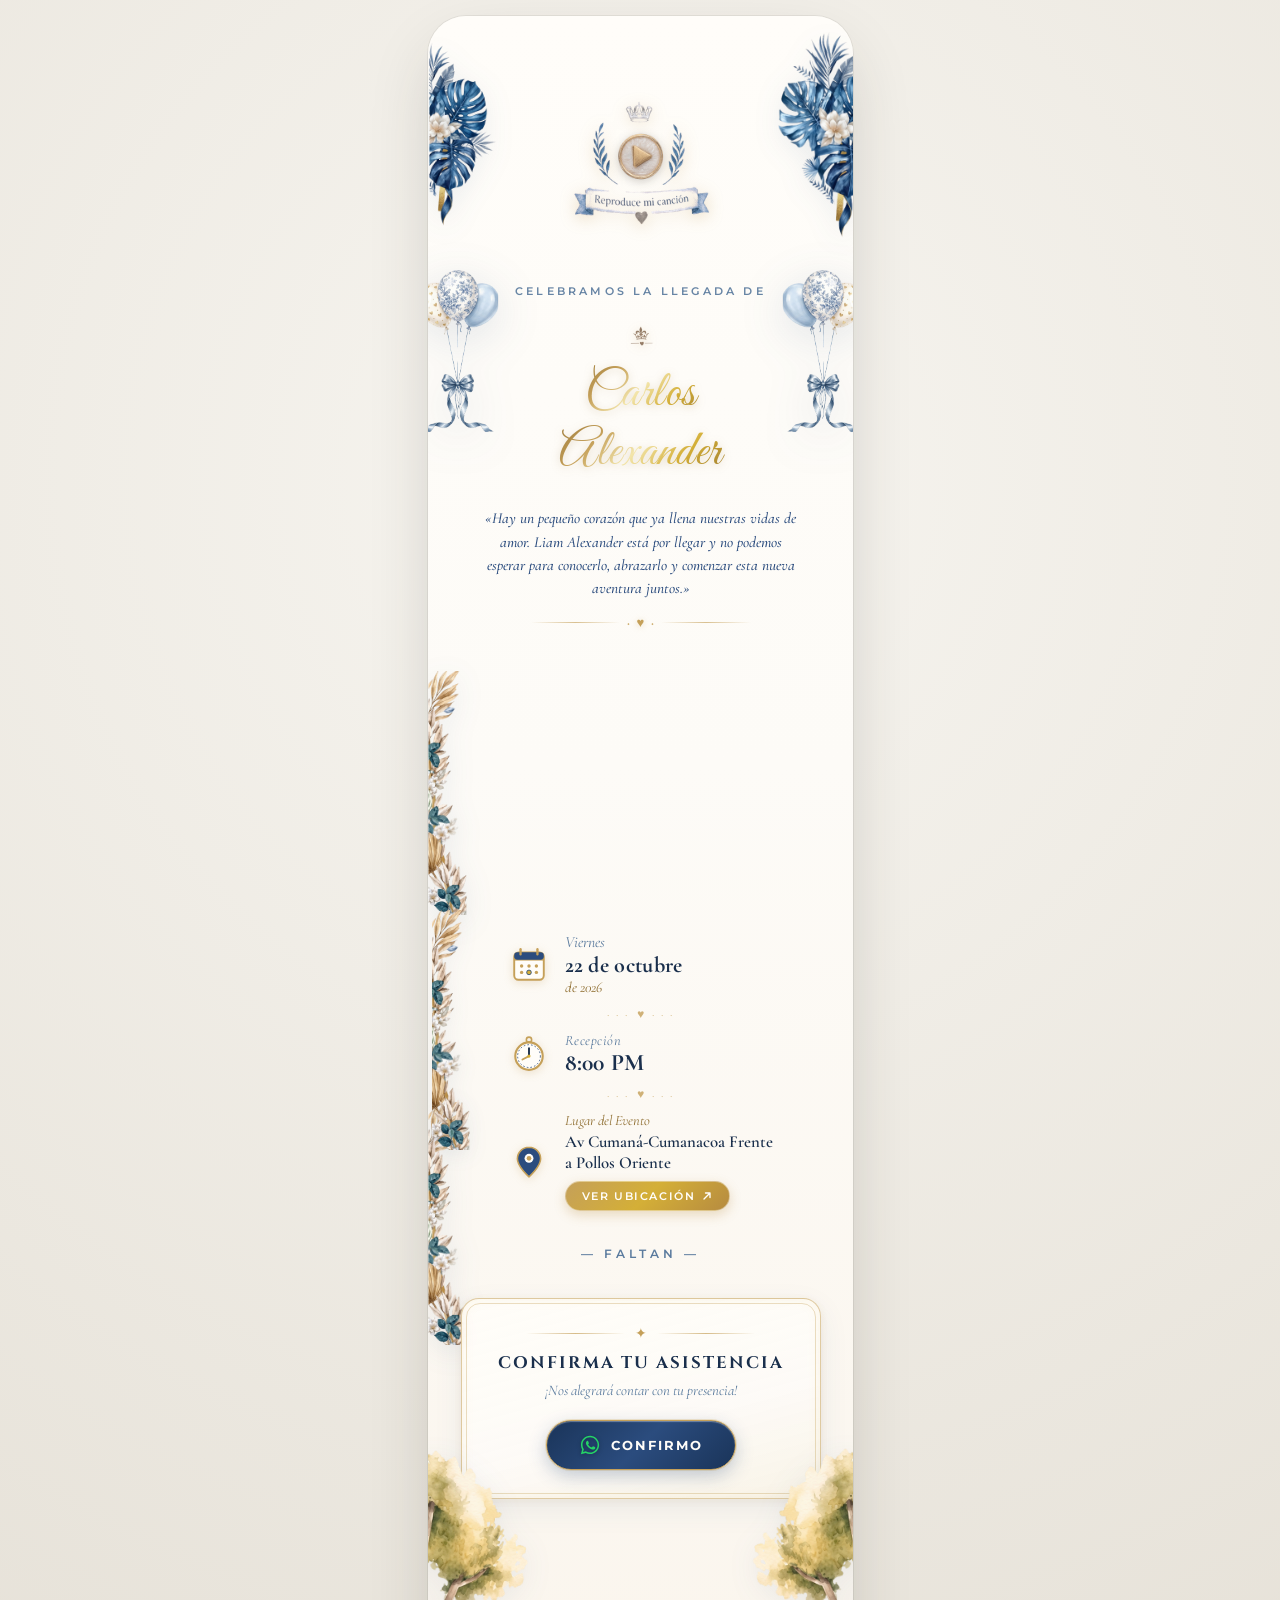
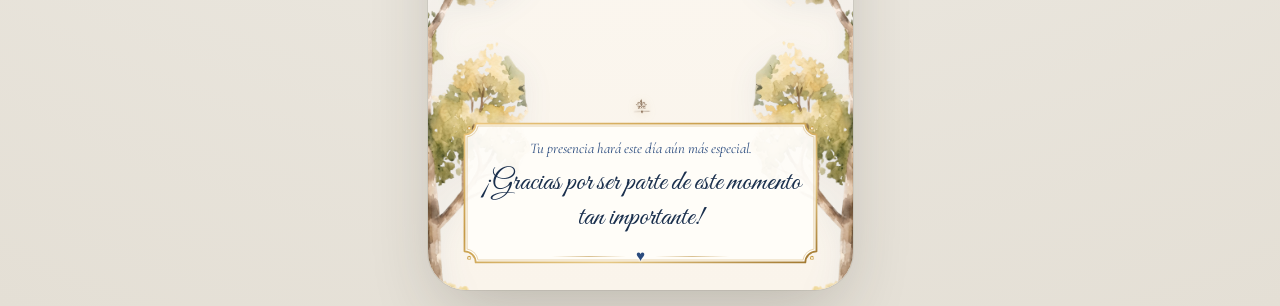
==== invitacion.html @ 743353e1 "Initial commit" ====
<!DOCTYPE html>
<html lang="es">
<head>
  <meta charset="UTF-8">
  <meta name="viewport" content="width=device-width, initial-scale=1.0, maximum-scale=1.0, user-scalable=no, viewport-fit=cover">
  <title>Invitación Especial | Liam Alexander</title>
  
  <meta name="description" content="Invitación especial: Celebramos la llegada de Liam Alexander. Descubre los detalles y acompáñanos en esta dulce espera.">
  <meta name="theme-color" content="#FDFBF7">

  <!-- Google Fonts: Great Vibes, Cinzel (Serif clásica romana para números), Cormorant Garamond (Serif clásica) y Montserrat (Modern Sans) -->
  <link rel="preconnect" href="https://fonts.googleapis.com">
  <link rel="preconnect" href="https://fonts.gstatic.com" crossorigin>
  <link href="https://fonts.googleapis.com/css2?family=Alex+Brush&family=Cinzel:wght@600;700;800&family=Cormorant+Garamond:ital,wght@0,400;0,500;0,600;0,700;1,400;1,500;1,600&family=Great+Vibes&family=Montserrat:wght@300;400;500;600;700&display=swap" rel="stylesheet">

  <!-- Estilos de la Invitación -->
  <link rel="stylesheet" href="css/invitacion.css?v=47">
</head>
<body>
  <!-- Contenedor exterior para escritorio -->
  <main class="page-wrapper">
    <!-- Marco de dispositivo móvil -->
    <div class="mobile-device invitation-stage" id="invitationStage">

      <!-- Arreglos Florales Superiores (Marco Toile de Jouy en las Esquinas) -->
      <div class="floral-frame floral-top-left" aria-hidden="true">
        <img src="assets/diseno_floral_grande_izquierdo.png" alt="" class="floral-img" />
      </div>
      <div class="floral-frame floral-top-right" aria-hidden="true">
        <img src="assets/diseno_floral_grande_derecho.png" alt="" class="floral-img" />
      </div>

      <!-- Arreglo Floral Continuo Lateral Izquierdo (Elefante y Cronómetro) -->
      <div class="floral-frame floral-elephant-left" aria-hidden="true">
        <img src="assets/diseno_floral_izquierdo.png" alt="" class="floral-img" />
      </div>
      <div class="floral-frame floral-countdown-left" aria-hidden="true">
        <img src="assets/diseno_floral_izquierdo.png" alt="" class="floral-img" />
      </div>

      <!-- Globos Decorativos Laterales con Flotación Suave -->
      <aside class="lateral-balloons balloon-left" aria-hidden="true">
        <img src="assets/globos1.png" alt="" class="balloon-img" />
      </aside>
      <aside class="lateral-balloons balloon-right" aria-hidden="true">
        <img src="assets/globos1.png" alt="" class="balloon-img" />
      </aside>

      <!-- Contenido Principal de la Invitación -->
      <div class="invitation-content">

        <!-- 1. Control de Música Superior Centrado -->
        <header class="music-player-section" aria-label="Reproductor de música">
          <div class="player-wrapper" id="playerWrapper">
            <div class="player-disc-container">
              <!-- Filigrana ornamental con cinta original -->
              <img src="assets/diseno_reproducir.png?v=3" alt="Reproduce mi canción" class="ornament-filigree" id="ornamentFiligree" aria-hidden="true" />
              <!-- Botón interactivo central -->
              <button class="player-button" id="playBtn" type="button" aria-label="Reproducir música" title="Reproducir música">
                <img src="assets/boton_reproducir.png" alt="Reproducir" class="player-btn-icon" id="playBtnIcon" />
              </button>
            </div>
            <!-- Ondas sonoras animadas -->
            <div class="sound-wave-bars" id="soundWaves" aria-hidden="true">
              <span class="wave-bar"></span>
              <span class="wave-bar"></span>
              <span class="wave-bar"></span>
              <span class="wave-bar"></span>
            </div>
          </div>
          <!-- Etiqueta del reproductor inyectada dinámicamente (oculta) -->
          <p class="player-label-text" id="playerTextLabel" style="display: none;"></p>
          <!-- Elemento de audio de fondo inyectado dinámicamente -->
          <audio id="bgMusic" src="assets/mi_cancion.mp3" loop preload="auto"></audio>
        </header>

        <!-- 2. Subtítulo Introductorio -->
        <div class="intro-heading">
          <p class="intro-subtitle" id="introSubtitle">CELEBRAMOS LA LLEGADA DE</p>
        </div>

        <!-- 3. Zona de Impacto: Corona y Nombre -->
        <section class="hero-name-section" aria-label="Nombre del homenajeado">
          <div class="name-crown-wrap" aria-hidden="true">
            <img src="assets/corona.png" alt="Corona real dorada" class="name-crown-img" />
          </div>
          <h1 class="main-name-title" id="mainNameTitle">
            <span class="name-first" id="nameFirst">Liam</span>
            <span class="name-second" id="nameSecond">Alexander</span>
          </h1>
        </section>

        <!-- 4. Texto de Dedicatoria y Separador Ornamental -->
        <section class="dedication-section" aria-label="Dedicatoria">
          <blockquote class="dedication-quote">
            <p class="dedication-text" id="dedicationText">«Hay un pequeño corazón que ya llena nuestras vidas de amor. Liam Alexander está por llegar y no podemos esperar para conocerlo, abrazarlo y comenzar esta nueva aventura juntos.»</p>
          </blockquote>

          <!-- Divisor Ornamental Fino Dorado -->
          <div class="ornamental-gold-divider" aria-hidden="true">
            <span class="divider-line"></span>
            <span class="divider-symbol">◆</span>
            <span class="divider-heart">♥</span>
            <span class="divider-symbol">◆</span>
            <span class="divider-line"></span>
          </div>
        </section>

        <!-- 5. Escena Animada: Elefantito y Mariposas con Fondo Transparente en Tiempo Real -->
        <section class="scene-stage" aria-label="Animación del elefantito y mariposas">
          <!-- Mariposa Izquierda (Video source oculto + Canvas transparente) -->
          <div class="butterfly-container butterfly-left" aria-hidden="true">
            <video class="hidden-source-video" id="butterflyLeftVideo" src="assets/maripoza_izquierda.mp4" autoplay loop muted playsinline></video>
            <canvas class="butterfly-canvas" id="butterflyLeftCanvas" width="160" height="160"></canvas>
          </div>

          <!-- Elefantito Centrado (Video source oculto + Canvas transparente) -->
          <div class="elephant-container">
            <video class="hidden-source-video" id="elephantVideo" src="assets/elefante_bebe.mp4" autoplay loop muted playsinline></video>
            <canvas class="elephant-canvas" id="elephantCanvas" width="400" height="400"></canvas>
          </div>

          <!-- Mariposa Derecha (Video source oculto + Canvas transparente) -->
          <div class="butterfly-container butterfly-right" aria-hidden="true">
            <video class="hidden-source-video" id="butterflyRightVideo" src="assets/maripoza_derecha.mp4" autoplay loop muted playsinline></video>
            <canvas class="butterfly-canvas" id="butterflyRightCanvas" width="160" height="160"></canvas>
          </div>
        </section>

        <!-- ==========================================================================
             6. Sección Media: Fecha, Hora, Ubicación, Contador y Jirafita Animada
             ========================================================================== -->
        <section class="event-details-section" aria-label="Detalles del Evento y Cuenta Regresiva">

          <!-- Ramo Botánico Lateral Izquierdo -->
          <div class="side-floral side-floral-left" aria-hidden="true">
            <img src="assets/diseno_floral_izquierdo.png" alt="" class="side-floral-img" />
          </div>

          <!-- Jirafita Animada Lateral Derecha (Canvas en tiempo real) -->
          <div class="side-giraffe-container" aria-hidden="true">
            <video class="hidden-source-video" id="giraffeVideo" src="assets/jirafa_bebe.mp4" autoplay loop muted playsinline></video>
            <canvas class="giraffe-canvas" id="giraffeCanvas" width="500" height="500"></canvas>
          </div>

          <!-- Contenedor Central de Filas de Información -->
          <div class="event-info-container">

            <!-- Fila 1: Fecha del Evento (Calendario) -->
            <div class="event-row event-date-row">
              <div class="event-icon-col" aria-hidden="true">
                <svg class="event-svg-icon" viewBox="0 0 36 36" fill="none" xmlns="http://www.w3.org/2000/svg">
                  <rect x="4" y="6" width="28" height="26" rx="4" fill="#FFFDF9" stroke="#C5A059" stroke-width="1.8"/>
                  <path d="M4 13H32" stroke="#C5A059" stroke-width="1.6"/>
                  <rect x="4" y="6" width="28" height="7" rx="3" fill="#2B4C7E"/>
                  <line x1="10" y1="3" x2="10" y2="8" stroke="#C5A059" stroke-width="2.2" stroke-linecap="round"/>
                  <line x1="26" y1="3" x2="26" y2="8" stroke="#C5A059" stroke-width="2.2" stroke-linecap="round"/>
                  <circle cx="11" cy="19" r="1.6" fill="#C5A059"/>
                  <circle cx="18" cy="19" r="1.6" fill="#C5A059"/>
                  <circle cx="25" cy="19" r="1.6" fill="#C5A059"/>
                  <circle cx="11" cy="25" r="1.6" fill="#C5A059"/>
                  <circle cx="18" cy="25" r="2.2" fill="#D4AF37" stroke="#2B4C7E" stroke-width="0.8"/>
                  <circle cx="25" cy="25" r="1.6" fill="#C5A059"/>
                </svg>
              </div>
              <div class="event-text-col">
                <span class="event-day-name" id="eventDayName"></span>
                <span class="event-main-value" id="eventDateVal"></span>
                <span class="event-year-name" id="eventYearName"></span>
              </div>
            </div>

            <!-- Separador Fino con Corazón Central -->
            <div class="event-row-divider" aria-hidden="true">
              <span class="dot-cluster">· · ·</span>
              <span class="divider-heart-mini">♥</span>
              <span class="dot-cluster">· · ·</span>
            </div>

            <!-- Fila 2: Hora del Evento (Reloj) -->
            <div class="event-row event-time-row">
              <div class="event-icon-col" aria-hidden="true">
                <svg class="event-svg-icon" viewBox="0 0 36 36" fill="none" xmlns="http://www.w3.org/2000/svg">
                  <circle cx="18" cy="4.5" r="2.5" stroke="#C5A059" stroke-width="1.5"/>
                  <rect x="16.5" y="6" width="3" height="2" fill="#C5A059"/>
                  <circle cx="18" cy="20" r="13" fill="#FFFDF9" stroke="#C5A059" stroke-width="2"/>
                  <circle cx="18" cy="20" r="10.8" stroke="#2B4C7E" stroke-width="0.8" stroke-dasharray="1.5 2"/>
                  <line x1="18" y1="20" x2="18" y2="12.5" stroke="#1A2F4C" stroke-width="1.8" stroke-linecap="round"/>
                  <line x1="18" y1="20" x2="11.8" y2="23.2" stroke="#C5A059" stroke-width="1.8" stroke-linecap="round"/>
                  <circle cx="18" cy="20" r="1.5" fill="#D4AF37"/>
                </svg>
              </div>
              <div class="event-text-col">
                <span class="event-time-label" id="eventTimeLabel">Recepción</span>
                <span class="event-main-value time-value" id="eventTimeVal"></span>
              </div>
            </div>

            <!-- Separador Fino con Corazón Central -->
            <div class="event-row-divider" aria-hidden="true">
              <span class="dot-cluster">· · ·</span>
              <span class="divider-heart-mini">♥</span>
              <span class="dot-cluster">· · ·</span>
            </div>

            <!-- Fila 3: Ubicación y Botón de Google Maps -->
            <div class="event-row event-location-row">
              <div class="event-icon-col" aria-hidden="true">
                <svg class="event-svg-icon" viewBox="0 0 36 36" fill="none" xmlns="http://www.w3.org/2000/svg">
                  <path d="M18 4C11.9 4 7 8.9 7 15C7 22.5 18 32 18 32C18 32 29 22.5 29 15C29 8.9 24.1 4 18 4Z" fill="#2B4C7E" stroke="#C5A059" stroke-width="1.5"/>
                  <circle cx="18" cy="14.5" r="4.2" fill="#FFFDF9"/>
                  <circle cx="18" cy="14.5" r="2.2" fill="#C5A059"/>
                </svg>
              </div>
              <div class="event-text-col location-text-col">
                <span class="event-venue-name" id="eventVenueLabel">Lugar del Evento</span>
                <address class="event-address-text" id="eventAddressText"></address>
                <a href="#" target="_blank" rel="noopener noreferrer" class="btn-location-map" id="btnLocationMap">
                  <span class="btn-map-text">VER UBICACIÓN</span>
                  <svg class="btn-map-arrow" viewBox="0 0 16 16" width="12" height="12" fill="none" xmlns="http://www.w3.org/2000/svg">
                    <path d="M4 12L12 4M12 4H6M12 4V10" stroke="currentColor" stroke-width="1.8" stroke-linecap="round" stroke-linejoin="round"/>
                  </svg>
                </a>
              </div>
            </div>

          </div>

          <!-- ==========================================================================
               Sección de Cuenta Regresiva (Countdown Timer)
               ========================================================================== -->
          <div class="countdown-section" aria-label="Cronómetro de cuenta regresiva">
            <h2 class="countdown-heading" id="countdownHeading">— FALTAN —</h2>
            <div class="countdown-boxes-wrap">
              <!-- Días -->
              <div class="countdown-box">
                <span class="countdown-num" id="cdDays">00</span>
                <span class="countdown-unit">DÍAS</span>
              </div>

              <span class="countdown-colon" aria-hidden="true">:</span>

              <!-- Horas -->
              <div class="countdown-box">
                <span class="countdown-num" id="cdHours">00</span>
                <span class="countdown-unit">HORAS</span>
              </div>

              <span class="countdown-colon" aria-hidden="true">:</span>

              <!-- Minutos -->
              <div class="countdown-box">
                <span class="countdown-num" id="cdMinutes">00</span>
                <span class="countdown-unit">MINUTOS</span>
              </div>

              <span class="countdown-colon" aria-hidden="true">:</span>

              <!-- Segundos -->
              <div class="countdown-box">
                <span class="countdown-num" id="cdSeconds">00</span>
                <span class="countdown-unit">SEGUNDOS</span>
              </div>
            </div>

            <!-- Mensaje cuando llega a cero -->
            <p class="countdown-finished-msg" id="cdFinishedMsg" style="display: none;"></p>
          </div>

        </section>

        <!-- ==========================================================================
             7. Sección de Confirmación de Asistencia (RSVP WhatsApp)
             ========================================================================== -->
        <section class="rsvp-section" aria-label="Confirmación de Asistencia">
          <div class="rsvp-card">
            <!-- Detalle ornamental superior -->
            <div class="rsvp-ornament-top" aria-hidden="true">
              <span class="rsvp-ornament-line"></span>
              <span class="rsvp-ornament-icon">✦</span>
              <span class="rsvp-ornament-line"></span>
            </div>

            <h2 class="rsvp-title" id="rsvpTitle"></h2>
            <p class="rsvp-subtitle" id="rsvpSubtitle"></p>

            <a href="#" target="_blank" rel="noopener noreferrer" class="btn-rsvp-whatsapp" id="btnRsvpWhatsapp">
              <svg class="whatsapp-icon" viewBox="0 0 24 24" width="22" height="22" fill="currentColor" aria-hidden="true">
                <path d="M12.04 2C6.58 2 2.13 6.45 2.13 11.91C2.13 13.66 2.59 15.36 3.45 16.86L2.05 22L7.3 20.62C8.75 21.41 10.38 21.83 12.04 21.83C17.5 21.83 21.95 17.38 21.95 11.92C21.95 9.27 20.92 6.78 19.05 4.91C17.18 3.03 14.69 2 12.04 2M12.05 3.67C14.25 3.67 16.31 4.53 17.87 6.09C19.42 7.65 20.28 9.72 20.28 11.92C20.28 16.46 16.58 20.15 12.04 20.15C10.56 20.15 9.11 19.76 7.85 19L7.55 18.83L4.43 19.65L5.26 16.61L5.06 16.29C4.24 15 3.8 13.47 3.8 11.91C3.81 7.37 7.5 3.67 12.05 3.67M9.11 7.58C8.94 7.58 8.68 7.64 8.45 7.89C8.22 8.14 7.58 8.74 7.58 9.97C7.58 11.2 8.47 12.38 8.6 12.55C8.73 12.72 10.35 15.23 12.84 16.3C13.43 16.56 13.9 16.71 14.25 16.83C14.86 17.02 15.41 16.99 15.85 16.93C16.34 16.86 17.35 16.32 17.56 15.73C17.77 15.14 17.77 14.63 17.71 14.53C17.65 14.43 17.48 14.37 17.23 14.24C16.97 14.11 15.72 13.5 15.49 13.41C15.26 13.33 15.09 13.28 14.92 13.54C14.75 13.79 14.27 14.37 14.13 14.53C13.98 14.7 13.84 14.72 13.58 14.59C13.33 14.47 12.49 14.19 11.5 13.31C10.73 12.62 10.21 11.77 10.06 11.51C9.91 11.26 10.04 11.12 10.17 10.99C10.28 10.88 10.42 10.7 10.55 10.55C10.68 10.4 10.72 10.29 10.81 10.12C10.89 9.95 10.85 9.8 10.79 9.68C10.72 9.55 10.21 8.3 10 7.79C9.79 7.29 9.58 7.36 9.42 7.35C9.27 7.35 9.11 7.35 9.11 7.58Z"/>
              </svg>
              <span class="btn-rsvp-text" id="rsvpBtnText"></span>
            </a>
          </div>
        </section>

        <!-- ==========================================================================
             8. Escena Inferior Safari: Árboles de Fondo, Cebra Bebé y Cartela de Cierre
             ========================================================================== -->
        <section class="bottom-safari-scene zebra-scene-container" id="bottomSafariScene" aria-label="Escena final safari y agradecimiento">

          <!-- Árboles Safari: Fuera de la caja de la cebra y AL FONDO DE TODO (z-index: 1) -->
          <div class="safari-tree safari-tree-left zebra-tree zebra-tree-left" id="safariTreeLeft" aria-hidden="true">
            <img src="assets/diseno_arboles_izquierdo.png?v=3" alt="" class="safari-tree-img zebra-tree-img" />
          </div>
          <div class="safari-tree safari-tree-right zebra-tree zebra-tree-right" id="safariTreeRight" aria-hidden="true">
            <img src="assets/diseno_arboles_derecho.png?v=3" alt="" class="safari-tree-img zebra-tree-img" />
          </div>

          <!-- Caja de la Cebra Bebé (Totalmente aislada de los árboles, Capa z-index: 2) -->
          <div class="zebra-box" id="zebraBox">
            <div class="zebra-video-wrap">
              <video class="hidden-source-video zebra-video" id="zebraVideo" src="assets/diseno_cebra_bebe.mp4" autoplay loop muted playsinline webkit-playsinline></video>
              <canvas class="zebra-canvas" id="zebraCanvas" width="480" height="480"></canvas>
            </div>
          </div>

          <!-- Cartel / Cartela Final de Agradecimiento (Capa superior z-index: 3) -->
          <div class="thanks-cartouche" aria-label="Mensaje de agradecimiento">
            <!-- Corona dorada imperial en la parte superior del marco -->
            <div class="cartouche-crown-wrap" aria-hidden="true">
              <img src="assets/corona.png" alt="Corona real" class="cartouche-crown-img" />
            </div>

            <!-- Línea Superior Serif sobria en azul porcelana -->
            <p class="thanks-top-text" id="thanksTopText"></p>

            <!-- Línea Destacada caligráfica clásica fluida -->
            <p class="thanks-highlight-text" id="thanksHighlightText"></p>

            <!-- Remate Inferior: Corazón azul porcelana con líneas doradas -->
            <div class="thanks-bottom-ornament" aria-hidden="true">
              <span class="thanks-ornament-line"></span>
              <span class="thanks-bottom-symbol">♥</span>
              <span class="thanks-ornament-line"></span>
            </div>
          </div>
        </section>

      </div>
    </div>
  </main>

  <!-- Script de Configuración Centralizada -->
  <script src="js/config.js?v=9"></script>
  <!-- Script de Interacción, Keying de Canvas y Audio -->
  <script src="js/invitacion.js?v=11"></script>
</body>
</html>
---- css/invitacion.css ----
/* ==========================================================================
   Invitación Interactiva - Liam Alexander (Segunda Página - Sección Superior)
   Diseño Toile de Jouy, Acabado Porcelana Azul y Acentos en Oro Real
   ========================================================================== */

/* --- Variables Globales y Paleta de Color --- */
:root {
  --color-bg-page: #EDEAE5;
  --color-ivory-light: #FFFDF9;
  --color-ivory-mid: #FDFBF7;
  --color-ivory-dark: #FAF4EB;

  --color-blue-deep: #1A2F4C;
  --color-blue-primary: #2B4C7E;
  --color-blue-muted: #5B7B9E;
  --color-blue-subtle: #7D97B5;

  --color-gold-deep: #8E6D2F;
  --color-gold: #C5A059;
  --color-gold-bright: #D4AF37;
  --color-gold-shimmer: #F3E5AB;

  --font-cursive: 'Great Vibes', 'Alex Brush', cursive;
  --font-serif: 'Cormorant Garamond', Garamond, Georgia, serif;
  --font-sans: 'Montserrat', -apple-system, BlinkMacSystemFont, "Segoe UI", Roboto, sans-serif;

  --shadow-device: 0 28px 70px -15px rgba(45, 40, 35, 0.24), 0 0 0 1px rgba(0, 0, 0, 0.06);
  --shadow-soft-float: 0 10px 24px rgba(43, 76, 126, 0.12);
}

/* --- Resets Esenciales --- */
*,
*::before,
*::after {
  box-sizing: border-box;
  margin: 0;
  padding: 0;
  -webkit-tap-highlight-color: transparent;
}

html,
body {
  width: 100%;
  min-height: 100%;
  font-family: var(--font-serif);
  background-color: var(--color-bg-page);
  color: var(--color-blue-primary);
  user-select: none;
  -webkit-font-smoothing: antialiased;
  -moz-osx-font-smoothing: grayscale;
}

/* --- Marco Exterior para Escritorio --- */
.page-wrapper {
  min-height: 100vh;
  min-height: 100dvh;
  display: flex;
  align-items: center;
  justify-content: center;
  padding: 16px;
  background: radial-gradient(circle at 50% 25%, #F7F5F0 0%, #E4DFD5 100%);
}

/* --- Contenedor de la Invitación (Dispositivo Móvil) --- */
.invitation-stage {
  width: 100%;
  max-width: 425px;
  min-height: auto;
  background: linear-gradient(180deg, var(--color-ivory-light) 0%, var(--color-ivory-mid) 40%, var(--color-ivory-dark) 100%);
  border-radius: 38px;
  box-shadow: var(--shadow-device);
  position: relative;
  overflow-x: hidden;
  overflow-y: auto;
  display: flex;
  flex-direction: column;
  container-type: inline-size;
  container-name: card;
  scrollbar-width: thin;
  scrollbar-color: rgba(197, 160, 89, 0.3) transparent;
}

@media (max-width: 600px) {
  .page-wrapper {
    padding: 0 !important;
    background: transparent !important;
  }
  .mobile-device,
  .invitation-stage {
    border-radius: 0 !important;
    box-shadow: none !important;
    max-width: 100% !important;
    width: 100% !important;
  }
}

.invitation-stage::-webkit-scrollbar {
  width: 4px;
}

.invitation-stage::-webkit-scrollbar-thumb {
  background: rgba(197, 160, 89, 0.3);
  border-radius: 4px;
}

/* --- Arreglos Florales Superiores (Marco Toile de Jouy en las Esquinas) --- */
.floral-frame {
  position: absolute;
  top: -8px;
  pointer-events: none;
  z-index: 2;
  filter: drop-shadow(0 6px 14px rgba(43, 76, 126, 0.10));
  overflow: visible;
}

.floral-top-left {
  left: 0;
  width: clamp(310px, 78cqw, 365px);
}

.floral-top-left .floral-img {
  transform: translateX(-46%);
}

/* Arreglos Florales Continuos Laterales Izquierdos (Elefante y Cronómetro) */
.floral-elephant-left,
.floral-countdown-left {
  position: absolute;
  left: 0;
  width: clamp(340px, 86cqw, 420px);
  pointer-events: none;
  z-index: 2;
  filter: drop-shadow(0 6px 14px rgba(43, 76, 126, 0.10));
  overflow: visible;
}

.floral-elephant-left .floral-img,
.floral-countdown-left .floral-img {
  transform: translateX(-47.5%);
}

.floral-elephant-left {
  top: clamp(650px, 60cqw + 400px, 690px);
}

.floral-countdown-left {
  top: clamp(1070px, 86cqw + 720px, 1120px);
}

.floral-top-right {
  right: 0;
  width: clamp(310px, 78cqw, 365px);
}

.floral-top-right .floral-img {
  transform: translateX(48%);
}

.floral-img {
  width: 100%;
  height: auto;
  display: block;
}

/* --- Globos Decorativos Laterales --- */
.lateral-balloons {
  position: absolute;
  top: clamp(210px, 28cqh, 255px);
  pointer-events: none;
  z-index: 3;
  filter: drop-shadow(0 10px 22px rgba(43, 76, 126, 0.14));
}

.balloon-left {
  left: clamp(-16px, -3cqw, -6px);
  width: clamp(78px, 20cqw, 98px);
  animation: gentleFloatLeft 4.5s ease-in-out infinite alternate;
}

.balloon-right {
  right: clamp(-16px, -3cqw, -6px);
  width: clamp(78px, 20cqw, 98px);
  transform: scaleX(-1);
  animation: gentleFloatRight 5s ease-in-out infinite alternate;
}

.balloon-img {
  width: 100%;
  height: auto;
  display: block;
}

@keyframes gentleFloatLeft {
  0% {
    transform: translateY(0px) rotate(0deg);
  }
  100% {
    transform: translateY(-8px) rotate(-1.5deg);
  }
}

@keyframes gentleFloatRight {
  0% {
    transform: scaleX(-1) translateY(0px) rotate(0deg);
  }
  100% {
    transform: scaleX(-1) translateY(-10px) rotate(2deg);
  }
}

/* --- Contenido Principal --- */
.invitation-content {
  position: relative;
  z-index: 5;
  display: flex;
  flex-direction: column;
  align-items: center;
  padding: clamp(14px, 2.5cqh, 22px) clamp(16px, 4cqw, 24px) 0 clamp(16px, 4cqw, 24px);
  width: 100%;
}

/* ==========================================================================
   1. Control de Música Superior Centrado
   ========================================================================== */
.music-player-section {
  position: relative;
  z-index: 10;
  display: flex;
  flex-direction: column;
  align-items: center;
  margin-top: clamp(8px, 1.8cqh, 16px);
  margin-bottom: clamp(6px, 1.2cqh, 10px);
}

.player-wrapper {
  display: flex;
  flex-direction: column;
  align-items: center;
  cursor: default;
  outline: none;
  pointer-events: none;
  transform: none !important;
  transition: none !important;
}

.player-disc-container {
  position: relative;
  width: clamp(210px, calc(46cqw + 25px), 240px);
  height: clamp(210px, calc(46cqw + 25px), 240px);
  display: flex;
  align-items: center;
  justify-content: center;
  pointer-events: none;
  transform: none !important;
  transition: none !important;
  animation: none !important;
}

/* Filigrana exterior con corona, laureles y cinta: TOTALMENTE FIJA Y ESTÁTICA */
.ornament-filigree {
  position: absolute;
  inset: 0;
  width: 100%;
  height: 100%;
  object-fit: contain;
  pointer-events: none !important;
  user-select: none !important;
  -webkit-user-drag: none !important;
  filter: drop-shadow(0 3px 8px rgba(184, 137, 57, 0.32));
  transform: none !important;
  transition: none !important;
  animation: none !important;
}

/* Botón interactivo central: el efecto de click (presión) y hover aplica ÚNICAMENTE a este botón dorado */
.player-button {
  position: relative;
  z-index: 2;
  width: 57%;
  height: 57%;
  margin-top: -7%;
  border-radius: 50%;
  border: none;
  background: transparent;
  cursor: pointer;
  display: flex;
  align-items: center;
  justify-content: center;
  padding: 0;
  outline: none;
  pointer-events: auto;
  -webkit-tap-highlight-color: transparent;
  transition: transform 0.2s cubic-bezier(0.34, 1.56, 0.64, 1), filter 0.2s ease;
}

.player-button:hover {
  transform: scale(1.08);
  filter: drop-shadow(0 4px 14px rgba(180, 140, 70, 0.45));
}

.player-button:active {
  transform: scale(0.90) !important;
  filter: drop-shadow(0 1px 3px rgba(40, 30, 20, 0.35));
  transition: transform 0.08s ease;
}

.player-btn-icon {
  width: 100%;
  height: 100%;
  object-fit: contain;
  filter: drop-shadow(0 2px 5px rgba(40, 30, 20, 0.22));
  transition: transform 0.2s ease;
  pointer-events: none;
  user-select: none;
  -webkit-user-drag: none;
}

.player-button:active .player-btn-icon {
  animation: none !important;
  transform: scale(0.96);
}

/* Ondas sonoras animadas */
.sound-wave-bars {
  position: relative;
  z-index: 3;
  display: flex;
  align-items: center;
  justify-content: center;
  gap: 3px;
  height: 12px;
  margin-top: -17px;
  margin-bottom: 10px;
  opacity: 0;
  transform: translateY(2px);
  transition: opacity 0.3s ease, transform 0.3s ease;
  pointer-events: none;
}

.wave-bar {
  width: 3px;
  height: 4px;
  background: var(--color-gold);
  border-radius: 2px;
}

.player-wrapper.is-playing .sound-wave-bars {
  opacity: 1;
  transform: translateY(0);
}

.player-wrapper.is-playing .wave-bar:nth-child(1) {
  animation: waveBarAnim 0.9s ease-in-out infinite alternate;
}
.player-wrapper.is-playing .wave-bar:nth-child(2) {
  animation: waveBarAnim 0.7s ease-in-out infinite alternate 0.2s;
}
.player-wrapper.is-playing .wave-bar:nth-child(3) {
  animation: waveBarAnim 1.1s ease-in-out infinite alternate 0.4s;
}
.player-wrapper.is-playing .wave-bar:nth-child(4) {
  animation: waveBarAnim 0.8s ease-in-out infinite alternate 0.1s;
}

@keyframes waveBarAnim {
  0% {
    height: 3px;
  }
  100% {
    height: 12px;
  }
}

.player-wrapper.is-playing .player-btn-icon {
  animation: pulsePlayIcon 2s ease-in-out infinite alternate;
}

@keyframes pulsePlayIcon {
  0% {
    transform: scale(1);
  }
  100% {
    transform: scale(1.08);
  }
}

/* ==========================================================================
   2. Subtítulo Introductorio
   ========================================================================== */
.intro-heading {
  margin-top: -16px;
  margin-bottom: 22px;
  text-align: center;
  transform: translateY(10px);
}

.intro-subtitle {
  font-family: var(--font-sans);
  font-size: clamp(0.68rem, 1.7cqw, 0.76rem);
  font-weight: 600;
  letter-spacing: 3.2px;
  text-transform: uppercase;
  color: var(--color-blue-muted);
  opacity: 0.92;
}

/* ==========================================================================
   3. Zona de Impacto: Corona y Nombre Liam Alexander
   ========================================================================== */
.hero-name-section {
  display: flex;
  flex-direction: column;
  align-items: center;
  margin-top: 2px;
  margin-bottom: clamp(6px, 1.5cqh, 12px);
  text-align: center;
}

.name-crown-wrap {
  width: clamp(48px, 11.5cqw, 58px);
  height: auto;
  margin-bottom: -4px;
  display: flex;
  justify-content: center;
  animation: gentleCrownPulse 4s ease-in-out infinite alternate;
}

.name-crown-img {
  width: 100%;
  height: auto;
  display: block;
  filter: drop-shadow(0 2px 5px rgba(184, 137, 57, 0.28));
}

@keyframes gentleCrownPulse {
  0% {
    transform: translateY(0px) scale(1);
  }
  100% {
    transform: translateY(-2px) scale(1.03);
  }
}

.main-name-title {
  display: flex;
  flex-direction: column;
  align-items: center;
  justify-content: center;
  font-family: var(--font-cursive);
  font-weight: 400;
  line-height: 1.18;
  text-align: center;
  margin: -6px 0 0 0;
  padding: 6px 14px 2px 14px;
  overflow: visible;
}

.name-first,
.name-second {
  font-size: clamp(3.2rem, 10.5cqw, 4.3rem);
  display: block;
  line-height: 1.18;
  padding: 8px 12px 4px 12px;
  overflow: visible;
  background: linear-gradient(135deg, #8E6D2F 0%, #C5A059 28%, #F3E5AB 48%, #D4AF37 68%, #8E6D2F 100%);
  -webkit-background-clip: text;
  -webkit-text-fill-color: transparent;
  filter: drop-shadow(0 2px 4px rgba(142, 109, 47, 0.25));
  letter-spacing: 0.5px;
}

.name-second {
  margin-top: -14px;
}

/* ==========================================================================
   4. Texto de Dedicatoria y Separador Ornamental
   ========================================================================== */
.dedication-section {
  display: flex;
  flex-direction: column;
  align-items: center;
  max-width: 320px;
  margin: 6px auto 0 auto;
  text-align: center;
}

.dedication-quote {
  border: none;
  margin: 0;
  padding: 0;
}

.dedication-text {
  font-family: var(--font-serif);
  font-size: clamp(0.96rem, 2.4cqw, 1.10rem);
  font-style: italic;
  font-weight: 500;
  line-height: 1.52;
  color: var(--color-blue-primary);
  text-align: center;
}

/* Divisor Ornamental Dorado */
.ornamental-gold-divider {
  display: flex;
  align-items: center;
  justify-content: center;
  gap: 7px;
  width: 100%;
  max-width: 220px;
  margin-top: clamp(10px, 1.8cqh, 14px);
  margin-bottom: 4px;
}

.divider-line {
  flex: 1;
  height: 1px;
  background: linear-gradient(90deg, transparent, rgba(197, 160, 89, 0.65), transparent);
}

.divider-symbol {
  font-size: 0.60rem;
  color: var(--color-gold);
  opacity: 0.9;
}

.divider-heart {
  font-size: 0.82rem;
  color: var(--color-gold);
  filter: drop-shadow(0 1px 3px rgba(197, 160, 89, 0.35));
}

/* ==========================================================================
   5. Escena Animada: Elefantito y Mariposas con Fondo Transparente en Vivo
   ========================================================================== */
.hidden-source-video {
  display: none;
}

.scene-stage {
  position: relative;
  display: flex;
  align-items: flex-end;
  justify-content: center;
  width: 100%;
  max-width: 360px;
  margin-top: clamp(10px, 1.8cqh, 16px);
  min-height: 230px;
}

/* Contenedor del Elefantito */
.elephant-container {
  position: relative;
  z-index: 2;
  width: clamp(210px, 58cqw, 260px);
  height: auto;
  display: flex;
  justify-content: center;
  /* Suave difuminado en la base del pedestal para disolver la línea de corte */
  -webkit-mask-image: linear-gradient(to bottom, black 86%, transparent 100%);
  mask-image: linear-gradient(to bottom, black 86%, transparent 100%);
}

.elephant-canvas {
  width: 100%;
  height: auto;
  display: block;
  object-fit: contain;
  filter: drop-shadow(0 12px 24px rgba(43, 76, 126, 0.12));
  pointer-events: none;
}

/* Mariposas Laterales */
.butterfly-container {
  position: absolute;
  z-index: 3;
  pointer-events: none;
  opacity: 0;
  transition: opacity 0.4s ease;
}

.butterfly-container.is-ready {
  opacity: 1;
}

.butterfly-left {
  left: clamp(10px, 4cqw, 22px);
  bottom: clamp(70px, calc(18cqh - 10px), 100px);
  width: clamp(68px, 18cqw, 86px);
  animation: flutterHoverLeft 3.8s ease-in-out infinite alternate;
}

.butterfly-right {
  right: clamp(10px, 4cqw, 22px);
  bottom: clamp(100px, calc(18cqh + 20px), 130px);
  width: clamp(68px, 18cqw, 86px);
  animation: flutterHoverRight 4.2s ease-in-out infinite alternate;
}

.butterfly-canvas {
  width: 100%;
  height: auto;
  display: block;
  object-fit: contain;
  pointer-events: none;
}

@keyframes flutterHoverLeft {
  0% {
    transform: translateY(0px) rotate(0deg);
  }
  50% {
    transform: translateY(-8px) rotate(-3deg);
  }
  100% {
    transform: translateY(-4px) rotate(2deg);
  }
}

@keyframes flutterHoverRight {
  0% {
    transform: translateY(0px) rotate(0deg);
  }
  50% {
    transform: translateY(-10px) rotate(3deg);
  }
  100% {
    transform: translateY(-3px) rotate(-2deg);
  }
}

/* ==========================================================================
   6. Sección Media: Fecha, Hora, Ubicación, Contador y Jirafita Animada
   ========================================================================== */
.event-details-section {
  position: relative;
  width: 100%;
  margin-top: clamp(16px, 2.5cqh, 24px);
  padding: 10px 4px 0 4px;
  margin-bottom: 0;
  z-index: 5;
}

/* Ramo Botánico Lateral Izquierdo */
.side-floral {
  position: absolute;
  top: -10px;
  pointer-events: none;
  z-index: 1;
  filter: drop-shadow(0 4px 10px rgba(43, 76, 126, 0.08));
  overflow: visible;
}

.side-floral-left {
  left: -15px;
  width: clamp(340px, 85cqw, 420px);
}

.side-floral-left .side-floral-img {
  width: 100%;
  height: auto;
  display: block;
  transform: translateX(-47%);
}

/* Jirafita Animada Lateral Derecha (+150px de tamaño) */
.side-giraffe-container {
  position: absolute;
  right: clamp(-15px, -3cqw, 0px);
  top: clamp(15px, 3cqh, 35px);
  width: clamp(290px, 72cqw, 325px);
  transform: translateX(100px);
  pointer-events: none;
  z-index: 2;
  -webkit-mask-image: linear-gradient(to bottom, black 88%, transparent 100%);
  mask-image: linear-gradient(to bottom, black 88%, transparent 100%);
}

.giraffe-canvas {
  width: 100%;
  height: auto;
  display: block;
  object-fit: contain;
  filter: drop-shadow(0 8px 20px rgba(43, 76, 126, 0.12));
}

/* Contenedor Central de Filas de Información */
.event-info-container {
  position: relative;
  z-index: 4;
  max-width: 280px;
  margin: 0 auto;
  display: flex;
  flex-direction: column;
  align-items: center;
}

.event-row {
  display: flex;
  align-items: center;
  justify-content: flex-start;
  gap: 14px;
  width: 100%;
  padding: 4px 6px;
}

.event-icon-col {
  width: 44px;
  height: 44px;
  min-width: 44px;
  display: flex;
  align-items: center;
  justify-content: center;
}

.event-svg-icon {
  width: 38px;
  height: 38px;
  display: block;
  filter: drop-shadow(0 2px 5px rgba(184, 137, 57, 0.22));
}

.event-text-col {
  display: flex;
  flex-direction: column;
  align-items: flex-start;
  text-align: left;
}

.event-day-name {
  font-family: var(--font-serif);
  font-style: italic;
  font-size: 0.98rem;
  color: var(--color-blue-muted);
  line-height: 1.2;
}

.event-main-value {
  font-family: var(--font-serif);
  font-size: 1.38rem;
  font-weight: 700;
  color: #1A2F4C;
  line-height: 1.2;
  letter-spacing: 0.3px;
}

.event-year-name {
  font-family: var(--font-serif);
  font-style: italic;
  font-size: 0.92rem;
  color: var(--color-gold-deep);
  line-height: 1.2;
}

.event-time-label {
  font-family: var(--font-serif);
  font-style: italic;
  font-size: 0.90rem;
  color: var(--color-blue-muted);
  letter-spacing: 0.5px;
  line-height: 1.2;
}

.time-value {
  font-size: 1.48rem;
  color: #1A2F4C;
}

.event-venue-name {
  font-family: var(--font-serif);
  font-style: italic;
  font-size: 0.90rem;
  color: var(--color-gold-deep);
  line-height: 1.2;
}

.event-address-text {
  font-family: var(--font-serif);
  font-style: normal;
  font-size: 1.05rem;
  font-weight: 600;
  color: #1A2F4C;
  line-height: 1.3;
  margin: 1px 0 7px 0;
}

/* Botón Dorado a Google Maps */
.btn-location-map {
  display: inline-flex;
  align-items: center;
  gap: 6px;
  padding: 7px 16px;
  background: linear-gradient(135deg, #C5A059 0%, #D4AF37 50%, #B68B40 100%);
  color: #FFFDF9;
  border-radius: 20px;
  font-family: var(--font-sans);
  font-size: 0.70rem;
  font-weight: 600;
  letter-spacing: 1.6px;
  text-decoration: none;
  box-shadow: 0 4px 12px rgba(184, 137, 57, 0.28);
  transition: transform 0.2s ease, box-shadow 0.2s ease;
  border: 1px solid rgba(255, 255, 255, 0.4);
}

.btn-location-map:hover {
  transform: translateY(-2px);
  box-shadow: 0 6px 16px rgba(184, 137, 57, 0.38);
}

.btn-location-map:active {
  transform: translateY(0);
}

.btn-map-text {
  color: #FFFDF9;
}

.btn-map-arrow {
  display: inline-block;
  color: #FFFDF9;
}

/* Separadores entre filas */
.event-row-divider {
  display: flex;
  align-items: center;
  justify-content: center;
  gap: 8px;
  margin: 6px 0;
  width: 100%;
  color: var(--color-gold);
  font-size: 0.75rem;
  opacity: 0.8;
}

.divider-heart-mini {
  color: var(--color-gold);
  font-size: 0.75rem;
}

.dot-cluster {
  letter-spacing: 2px;
  color: var(--color-gold);
  font-size: 0.75rem;
}

/* ==========================================================================
   Sección de Cuenta Regresiva (Countdown Timer)
   ========================================================================== */
.countdown-section {
  margin-top: clamp(24px, 3.8cqh, 32px);
  margin-bottom: 0;
  padding-bottom: 0;
  width: 100%;
  display: flex;
  flex-direction: column;
  align-items: center;
  text-align: center;
  position: relative;
  z-index: 5;
}

.countdown-heading {
  font-family: var(--font-sans);
  font-size: clamp(0.72rem, 1.8cqw, 0.80rem);
  font-weight: 600;
  letter-spacing: 4px;
  text-transform: uppercase;
  color: var(--color-blue-muted);
  margin-bottom: 12px;
}

.countdown-boxes-wrap {
  display: flex;
  align-items: center;
  justify-content: center;
  gap: clamp(4px, 1.2cqw, 7px);
}

/* ==========================================================================
   Display del Cronómetro: Marco Cartela Barroca / Espejo Vintage Dorado
   ========================================================================== */
.countdown-box {
  position: relative;
  width: clamp(62px, 16cqw, 72px);
  height: clamp(74px, 19cqw, 84px);
  padding: 6px 2px 5px 2px;
  display: flex;
  flex-direction: column;
  align-items: center;
  justify-content: center;
  background-color: transparent;
  background-image: url("data:image/svg+xml,%3Csvg xmlns='http://www.w3.org/2000/svg' viewBox='0 0 70 82' fill='none'%3E%3Cdefs%3E%3ClinearGradient id='goldGrad' x1='0%25' y1='0%25' x2='100%25' y2='100%25'%3E%3Cstop offset='0%25' stop-color='%23ECC880'/%3E%3Cstop offset='40%25' stop-color='%23C59A47'/%3E%3Cstop offset='70%25' stop-color='%23E7C986'/%3E%3Cstop offset='100%25' stop-color='%239F752C'/%3E%3C/linearGradient%3E%3CradialGradient id='innerGlow' cx='50%25' cy='50%25' r='50%25'%3E%3Cstop offset='60%25' stop-color='%23FFFDF9' stop-opacity='0'/%3E%3Cstop offset='100%25' stop-color='%23ECC880' stop-opacity='0.25'/%3E%3C/radialGradient%3E%3C/defs%3E%3Cpath d='M 9.7 1.2 H 60.3 A 8.5 8.5 0 0 0 68.8 9.7 V 72.3 A 8.5 8.5 0 0 0 60.3 80.8 H 9.7 A 8.5 8.5 0 0 0 1.2 72.3 V 9.7 A 8.5 8.5 0 0 0 9.7 1.2 Z' fill='%23FFFDF9' fill-opacity='0.75'/%3E%3Cpath d='M 9.7 1.2 H 60.3 A 8.5 8.5 0 0 0 68.8 9.7 V 72.3 A 8.5 8.5 0 0 0 60.3 80.8 H 9.7 A 8.5 8.5 0 0 0 1.2 72.3 V 9.7 A 8.5 8.5 0 0 0 9.7 1.2 Z' fill='url(%23innerGlow)'/%3E%3Cpath d='M 9.7 1.2 H 60.3 A 8.5 8.5 0 0 0 68.8 9.7 V 72.3 A 8.5 8.5 0 0 0 60.3 80.8 H 9.7 A 8.5 8.5 0 0 0 1.2 72.3 V 9.7 A 8.5 8.5 0 0 0 9.7 1.2 Z' stroke='url(%23goldGrad)' stroke-width='1.8' stroke-linejoin='round'/%3E%3Cpath d='M 11.7 3.4 H 58.3 A 10.7 10.7 0 0 0 66.6 11.7 V 70.3 A 10.7 10.7 0 0 0 58.3 78.6 H 11.7 A 10.7 10.7 0 0 0 3.4 70.3 V 11.7 A 10.7 10.7 0 0 0 11.7 3.4 Z' stroke='%23C59A47' stroke-opacity='0.42' stroke-width='1' stroke-linejoin='round'/%3E%3Cg fill='url(%23goldGrad)'%3E%3Ccircle cx='4.5' cy='4.5' r='1.5'/%3E%3Cpath d='M 4.5 1.8 L 5.3 4.5 L 4.5 7.2 L 3.7 4.5 Z'/%3E%3Cpath d='M 1.8 4.5 L 4.5 5.3 L 7.2 4.5 L 4.5 3.7 Z'/%3E%3Ccircle cx='65.5' cy='4.5' r='1.5'/%3E%3Cpath d='M 65.5 1.8 L 66.3 4.5 L 65.5 7.2 L 64.7 4.5 Z'/%3E%3Cpath d='M 62.8 4.5 L 65.5 5.3 L 68.2 4.5 L 65.5 3.7 Z'/%3E%3Ccircle cx='4.5' cy='77.5' r='1.5'/%3E%3Cpath d='M 4.5 74.8 L 5.3 77.5 L 4.5 80.2 L 3.7 77.5 Z'/%3E%3Cpath d='M 1.8 77.5 L 4.5 78.3 L 7.2 77.5 L 4.5 76.7 Z'/%3E%3Ccircle cx='65.5' cy='77.5' r='1.5'/%3E%3Cpath d='M 65.5 74.8 L 66.3 77.5 L 65.5 80.2 L 64.7 77.5 Z'/%3E%3Cpath d='M 62.8 77.5 L 65.5 78.3 L 68.2 77.5 L 65.5 76.7 Z'/%3E%3C/g%3E%3Cg fill='%23FFFDF9'%3E%3Ccircle cx='4.5' cy='4.5' r='0.8'/%3E%3Ccircle cx='65.5' cy='4.5' r='0.8'/%3E%3Ccircle cx='4.5' cy='77.5' r='0.8'/%3E%3Ccircle cx='65.5' cy='77.5' r='0.8'/%3E%3C/g%3E%3C/svg%3E");
  background-size: 100% 100%;
  background-repeat: no-repeat;
  background-position: center;
  border: none;
  filter: drop-shadow(0 4px 10px rgba(180, 140, 70, 0.14));
  box-shadow: 0 4px 10px rgba(180, 140, 70, 0.12), inset 0 0 6px rgba(236, 200, 128, 0.15);
  border-radius: 4px;
  backdrop-filter: blur(4px);
  -webkit-backdrop-filter: blur(4px);
  transition: transform 0.25s ease, filter 0.25s ease;
}

.countdown-box:hover {
  transform: translateY(-2px);
  filter: drop-shadow(0 6px 14px rgba(180, 140, 70, 0.22));
}

/* Limpieza de pseudo-elementos previos para dar paso a la silueta vectorial de la cartela */
.countdown-box::before,
.countdown-box::after {
  content: none;
}

/* Tipografía de los dígitos (azul porcelana profundo, serif clásica de alto contraste) */
.countdown-num {
  font-family: 'Cinzel', var(--font-serif);
  font-size: clamp(1.42rem, 4.2cqw, 1.72rem);
  font-weight: 700;
  color: #234275;
  line-height: 1;
  position: relative;
  z-index: 2;
  text-shadow: 0 1px 1px rgba(255, 255, 255, 0.9);
}

/* Etiquetas de unidad: mayúsculas pequeñas, espaciadas y en azul grisáceo tenue */
.countdown-unit {
  font-family: var(--font-sans);
  font-size: clamp(8px, 1.9cqw, 9.5px);
  font-weight: 600;
  letter-spacing: 1.5px;
  color: #6E8299;
  margin-top: 5px;
  position: relative;
  z-index: 2;
  text-transform: uppercase;
}

/* Separadores: dos puntos verticales centrados en color dorado metálico (#C59A47) */
.countdown-colon {
  font-family: 'Cinzel', var(--font-serif);
  font-size: clamp(1.3rem, 3.5cqw, 1.6rem);
  font-weight: 700;
  color: #C59A47;
  line-height: 1;
  margin-top: -6px;
  display: flex;
  align-items: center;
  justify-content: center;
  opacity: 0.95;
  text-shadow: 0 1px 2px rgba(236, 200, 128, 0.4);
}

.countdown-finished-msg {
  font-family: var(--font-cursive);
  font-size: 2.2rem;
  color: var(--color-gold-deep);
  margin-top: 10px;
}

/* Etiqueta de texto debajo del reproductor de música (oculta) */
.player-label-text {
  display: none !important;
}

/* ==========================================================================
   7. Sección de Confirmación de Asistencia (RSVP WhatsApp)
   ========================================================================== */
.rsvp-section {
  width: 100%;
  margin-top: 15px; /* Exactamente 15px de separación bajo el cronómetro */
  display: flex;
  justify-content: center;
  position: relative;
  z-index: 6;
}

.rsvp-card {
  width: 100%;
  max-width: 360px;
  background: linear-gradient(165deg, rgba(255, 253, 249, 0.94) 0%, rgba(253, 251, 247, 0.88) 60%, rgba(248, 242, 230, 0.92) 100%);
  border: 1.5px solid rgba(197, 160, 89, 0.55);
  border-radius: 18px;
  padding: clamp(20px, 3.5cqh, 28px) clamp(16px, 3.5cqw, 22px);
  display: flex;
  flex-direction: column;
  align-items: center;
  text-align: center;
  box-shadow: 
    0 10px 30px rgba(43, 76, 126, 0.08),
    0 2px 8px rgba(197, 160, 89, 0.12),
    inset 0 0 12px rgba(236, 200, 128, 0.15);
  position: relative;
  backdrop-filter: blur(6px);
  -webkit-backdrop-filter: blur(6px);
}

/* Doble filete interior para la tarjeta RSVP */
.rsvp-card::before {
  content: '';
  position: absolute;
  inset: 4px;
  border: 1px solid rgba(197, 160, 89, 0.35);
  border-radius: 14px;
  pointer-events: none;
}

.rsvp-ornament-top {
  display: flex;
  align-items: center;
  justify-content: center;
  gap: 10px;
  width: 70%;
  margin-bottom: 12px;
}

.rsvp-ornament-line {
  flex: 1;
  height: 1px;
  background: linear-gradient(90deg, transparent, rgba(197, 160, 89, 0.7), transparent);
}

.rsvp-ornament-icon {
  color: var(--color-gold);
  font-size: 0.85rem;
  line-height: 1;
}

.rsvp-title {
  font-family: 'Cinzel', var(--font-serif);
  font-size: clamp(1.05rem, 2.8cqw, 1.25rem);
  font-weight: 700;
  letter-spacing: 2px;
  text-transform: uppercase;
  color: var(--color-blue-deep);
  margin-bottom: 6px;
  line-height: 1.25;
}

.rsvp-subtitle {
  font-family: var(--font-serif);
  font-size: clamp(0.92rem, 2.3cqw, 1.05rem);
  font-style: italic;
  color: var(--color-blue-muted);
  line-height: 1.4;
  margin-bottom: 20px;
}

.btn-rsvp-whatsapp {
  display: inline-flex;
  align-items: center;
  justify-content: center;
  gap: 10px;
  background: linear-gradient(135deg, #1A3459 0%, #2B4C7E 50%, #1A3459 100%);
  color: #FFFDF9;
  text-decoration: none;
  padding: 13px 32px;
  border-radius: 30px;
  border: 1.5px solid var(--color-gold);
  box-shadow: 
    0 6px 18px rgba(43, 76, 126, 0.28),
    0 0 0 1px rgba(235, 203, 137, 0.4),
    inset 0 1px 1px rgba(255, 255, 255, 0.35);
  font-family: var(--font-sans);
  font-size: clamp(0.82rem, 2.2cqw, 0.92rem);
  font-weight: 700;
  letter-spacing: 2px;
  text-transform: uppercase;
  transition: transform 0.25s ease, box-shadow 0.25s ease, background 0.25s ease;
  position: relative;
  z-index: 2;
  cursor: pointer;
}

.btn-rsvp-whatsapp:hover {
  transform: translateY(-2px) scale(1.02);
  background: linear-gradient(135deg, #244473 0%, #365F9E 50%, #244473 100%);
  box-shadow: 
    0 10px 24px rgba(43, 76, 126, 0.35),
    0 0 12px rgba(212, 175, 55, 0.5);
  color: #FFFFFF;
}

.btn-rsvp-whatsapp:active {
  transform: translateY(1px) scale(0.98);
}

.whatsapp-icon {
  color: #25D366;
  filter: drop-shadow(0 1px 2px rgba(0, 0, 0, 0.3));
}

/* ==========================================================================
   8. Escena Inferior Safari: Árboles de Fondo, Video Cebra Bebé y Cartela
   ========================================================================== */
.bottom-safari-scene,
.zebra-scene-container {
  position: relative;
  width: calc(100% + clamp(32px, 8cqw, 48px));
  margin-left: calc(-1 * clamp(16px, 4cqw, 24px));
  margin-right: calc(-1 * clamp(16px, 4cqw, 24px));
  display: flex;
  flex-direction: column;
  align-items: center;
  margin-top: clamp(14px, 2.8cqh, 24px);
  padding-bottom: 10px; /* Parte inferior exactamente a 10px del cartel */
  overflow: visible;
  z-index: 6;
}

/* Árboles Safari: Fuera de la caja de la cebra y AL FONDO DE TODO (z-index: 1) */
.safari-tree,
.zebra-tree {
  position: absolute;
  bottom: 0;
  pointer-events: none;
  z-index: 1; /* Al fondo de todo, detrás de la cebra y del cartel */
  filter: drop-shadow(0 6px 14px rgba(43, 76, 126, 0.08));
  overflow: visible;
}

/* Árbol Izquierdo: reducido 30px */
.safari-tree-left,
.zebra-tree-left {
  left: clamp(-24px, -5cqw, -14px);
  width: clamp(120px, 30cqw, 155px);
}

/* Árbol Derecho: reducido 30px */
.safari-tree-right,
.zebra-tree-right {
  right: clamp(-24px, -5cqw, -14px);
  width: clamp(120px, 30cqw, 155px);
}

.safari-tree-img,
.zebra-tree-img {
  width: 100%;
  height: auto;
  display: block;
}

/* Caja de la Cebra Bebé: Capa superior sobre el cartel (z-index: 3) */
.zebra-box {
  position: relative;
  z-index: 3; /* Por delante del cartel para que las flores y hojas se superpongan */
  width: 100%;
  display: flex;
  justify-content: center;
  align-items: center;
  margin-top: -65px; /* Sube la cebra 5px adicionales (65px arriba en total) */
  margin-bottom: 0;
  padding: 0;
  overflow: visible;
  pointer-events: none;
}

/* Envoltorio del Video de la Cebra Bebé (70% - 75% del ancho del móvil) */
.zebra-video-wrap {
  position: relative;
  z-index: 3;
  width: clamp(245px, 74cqw, 310px);
  max-width: 76%;
  display: flex;
  justify-content: center;
  align-items: center;
  transform: rotate(6deg); /* Gira 3 grados más a la derecha (6° en total) */
}

/* Canvas con extracción de fondo en tiempo real (100% transparente y fundido) */
.zebra-canvas {
  width: 100%;
  height: auto;
  display: block;
  mix-blend-mode: multiply;
  mask-image: radial-gradient(circle at 50% 50%, black 72%, transparent 98%);
  -webkit-mask-image: radial-gradient(circle at 50% 50%, black 72%, transparent 98%);
  filter: drop-shadow(0 8px 18px rgba(43, 76, 126, 0.08));
  pointer-events: none;
}

/* Cartel / Cartela Final de Agradecimiento: Pegado a la cebra y al fondo (z-index: 2) */
.thanks-cartouche {
  position: relative;
  z-index: 2; /* Al fondo respecto a la cebra (las flores de la cebra van por encima) */
  width: clamp(300px, 86cqw, 355px);
  max-width: 90%;
  margin-top: clamp(-62px, -15cqw, -46px); /* Baja el cartel 5px adicionales */
  padding: clamp(26px, 4.5cqw, 32px) clamp(16px, 3.5cqw, 22px) clamp(14px, 3cqw, 18px);
  background-color: transparent;
  background-image: url("data:image/svg+xml,%3Csvg xmlns='http://www.w3.org/2000/svg' viewBox='0 0 350 140' fill='none'%3E%3Cdefs%3E%3ClinearGradient id='goldThanks' x1='0%25' y1='0%25' x2='100%25' y2='100%25'%3E%3Cstop offset='0%25' stop-color='%23ECC880'/%3E%3Cstop offset='40%25' stop-color='%23C59A47'/%3E%3Cstop offset='70%25' stop-color='%23E7C986'/%3E%3Cstop offset='100%25' stop-color='%239F752C'/%3E%3C/linearGradient%3E%3C/defs%3E%3Cpath d='M 12.5 1.5 H 337.5 A 11 11 0 0 0 348.5 12.5 V 127.5 A 11 11 0 0 0 337.5 138.5 H 12.5 A 11 11 0 0 0 1.5 127.5 V 12.5 A 11 11 0 0 0 12.5 1.5 Z' fill='%23FFFDF9' fill-opacity='0.95'/%3E%3Cpath d='M 12.5 1.5 H 337.5 A 11 11 0 0 0 348.5 12.5 V 127.5 A 11 11 0 0 0 337.5 138.5 H 12.5 A 11 11 0 0 0 1.5 127.5 V 12.5 A 11 11 0 0 0 12.5 1.5 Z' stroke='url(%23goldThanks)' stroke-width='1.8' stroke-linejoin='round'/%3E%3Cpath d='M 14.8 4.0 H 335.2 A 13.5 13.5 0 0 0 346.0 14.8 V 125.2 A 13.5 13.5 0 0 0 335.2 136.0 H 14.8 A 13.5 13.5 0 0 0 4.0 125.2 V 14.8 A 13.5 13.5 0 0 0 14.8 4.0 Z' stroke='%23C59A47' stroke-opacity='0.42' stroke-width='1' stroke-linejoin='round'/%3E%3Cg fill='url(%23goldThanks)'%3E%3Ccircle cx='6' cy='6' r='2'/%3E%3Ccircle cx='344' cy='6' r='2'/%3E%3Ccircle cx='6' cy='134' r='2'/%3E%3Ccircle cx='344' cy='134' r='2'/%3E%3C/g%3E%3Cg fill='%23FFFDF9'%3E%3Ccircle cx='6' cy='6' r='0.9'/%3E%3Ccircle cx='344' cy='6' r='0.9'/%3E%3Ccircle cx='6' cy='134' r='0.9'/%3E%3Ccircle cx='344' cy='134' r='0.9'/%3E%3C/g%3E%3C/svg%3E");
  background-size: 100% 100%;
  background-repeat: no-repeat;
  background-position: center;
  box-shadow: none;
  filter: none;
  border: none;
  outline: none;
  border-radius: 0;
  backdrop-filter: none;
  -webkit-backdrop-filter: none;
  display: flex;
  flex-direction: column;
  align-items: center;
  text-align: center;
}

/* Corona imperial en la cresta de la cartela */
.cartouche-crown-wrap {
  position: absolute;
  top: -18px;
  left: 50%;
  transform: translateX(-50%);
  width: clamp(34px, 8.5cqw, 40px);
  z-index: 5;
  pointer-events: none;
  filter: drop-shadow(0 2px 5px rgba(180, 140, 70, 0.35));
}

.cartouche-crown-img {
  width: 100%;
  height: auto;
  display: block;
}

/* Línea Superior: Serif sobria en azul porcelana */
.thanks-top-text {
  font-family: var(--font-serif);
  font-size: clamp(0.92rem, 2.4cqw, 1.05rem);
  font-style: italic;
  color: #2B4C7E;
  line-height: 1.4;
  margin-top: 6px;
  margin-bottom: 6px;
  max-width: 310px;
}

/* Línea Destacada: Fuente caligráfica clásica fluida */
.thanks-highlight-text {
  font-family: var(--font-cursive);
  font-size: clamp(1.80rem, 5.2cqw, 2.35rem);
  font-weight: 400;
  color: #1A2F4C;
  line-height: 1.22;
  margin-bottom: 8px;
  max-width: 320px;
  text-shadow: 0 1px 1px rgba(255, 255, 255, 0.85);
}

/* Remate Inferior: Corazón azul porcelana con filetes dorados */
.thanks-bottom-ornament {
  display: flex;
  align-items: center;
  justify-content: center;
  gap: 10px;
  width: 55%;
  margin: 6px auto 2px auto;
}

.thanks-ornament-line {
  flex: 1;
  height: 1px;
  background: linear-gradient(90deg, transparent, rgba(197, 160, 89, 0.65), transparent);
}

.thanks-bottom-symbol {
  color: #2B4C7E;
  font-size: 0.95rem;
  line-height: 1;
  filter: drop-shadow(0 1px 1px rgba(255, 255, 255, 0.8));
}

/* ==========================================================================
   Adaptaciones Responsivas (Móviles reales y pantallas bajas)
   ========================================================================== */
@media (max-width: 480px) {
  .page-wrapper {
    padding: 0;
    background: var(--color-ivory-mid);
  }

  .invitation-stage {
    max-width: 100%;
    min-height: auto;
    border-radius: 0;
    box-shadow: none;
  }

  /* Ajuste proporcional de árboles safari para pantallas de móvil reales (ej. 6.8") */
  .safari-tree,
  .zebra-tree {
    bottom: 0;
  }

  .safari-tree-left,
  .zebra-tree-left {
    left: -15px;
    width: clamp(115px, 30vw, 150px);
  }

  .safari-tree-right,
  .zebra-tree-right {
    right: -15px;
    width: clamp(115px, 30vw, 150px);
  }
}

@media (max-height: 680px) {
  .music-player-section {
    margin-bottom: 6px;
  }

  .player-disc-container {
    width: 190px;
    height: 190px;
  }

  .name-first,
  .name-second {
    font-size: 3.1rem;
  }

  .dedication-text {
    font-size: 0.94rem;
    line-height: 1.45;
  }

  .scene-stage {
    margin-top: 8px;
    min-height: 180px;
  }

  .elephant-container {
    width: 190px;
  }

  .floral-elephant-left {
    top: 550px;
    width: 310px;
  }

  .floral-countdown-left {
    top: 930px;
    width: 310px;
  }
}
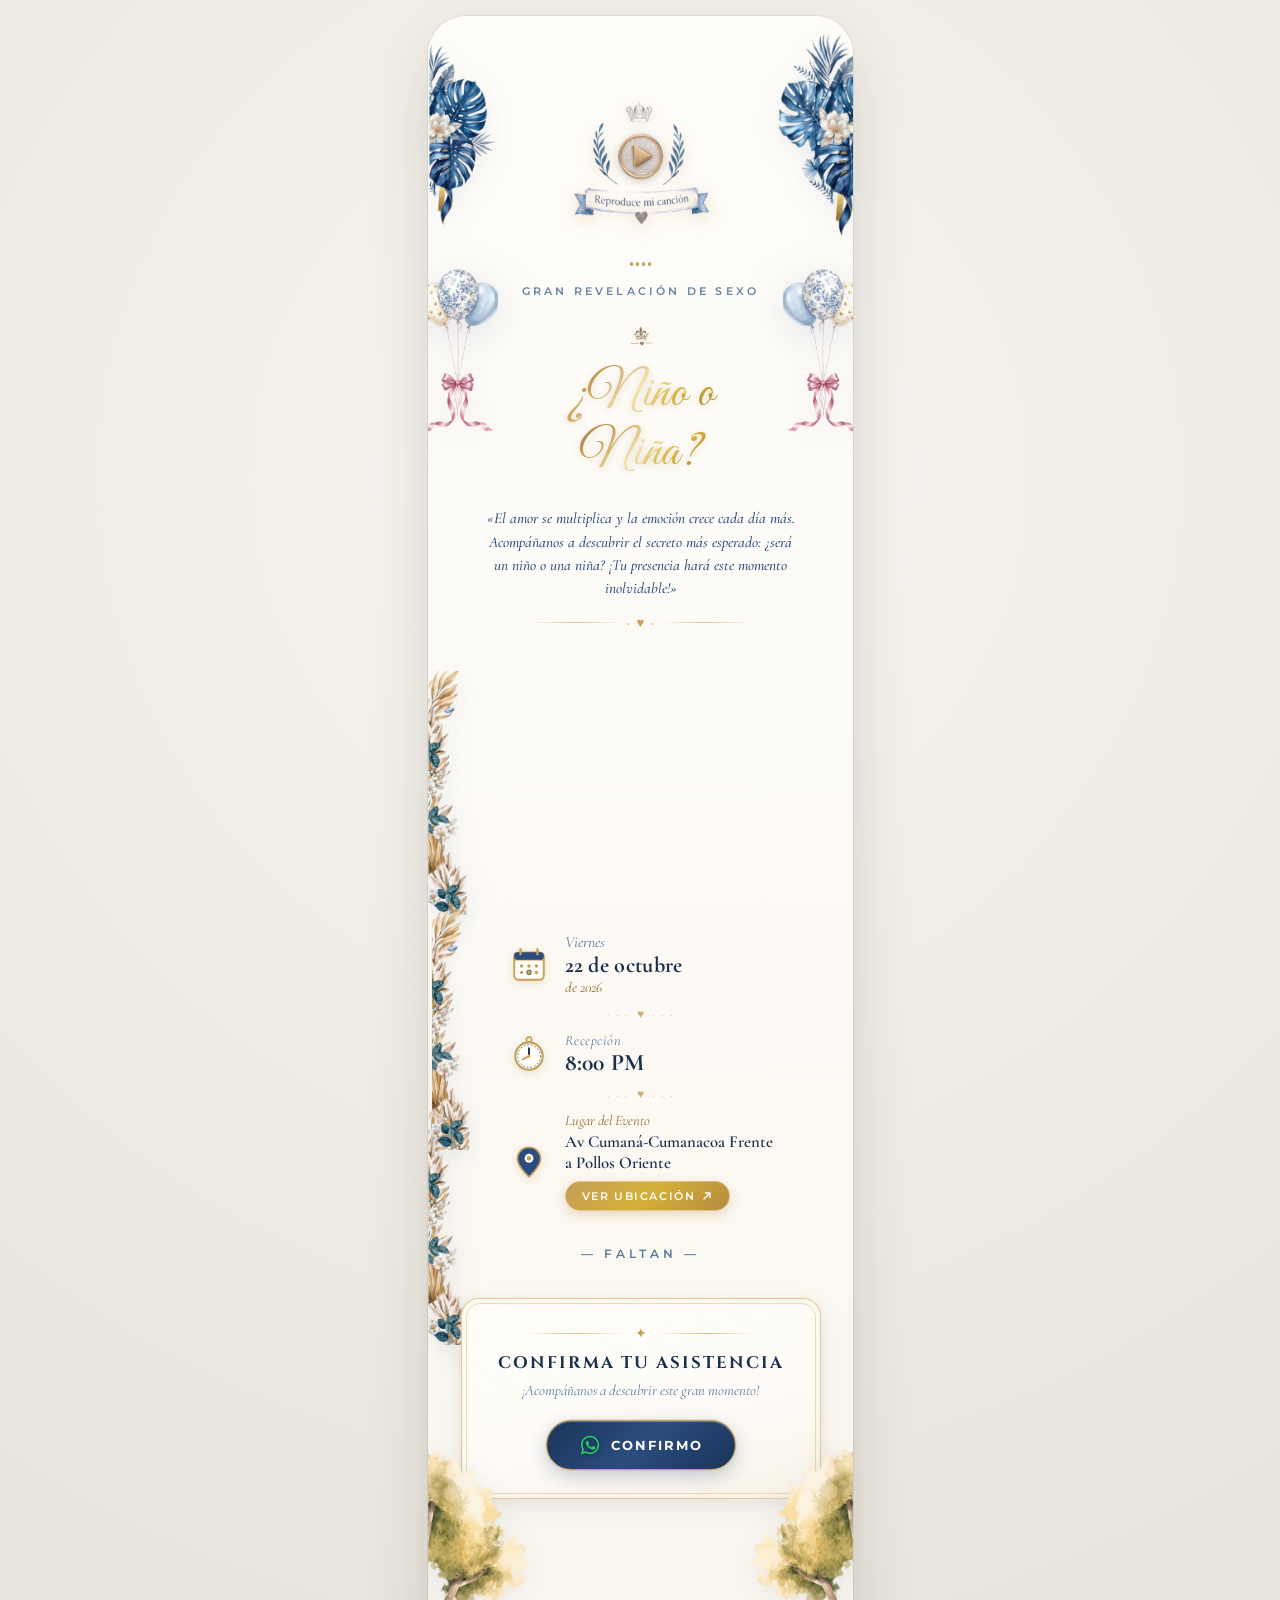
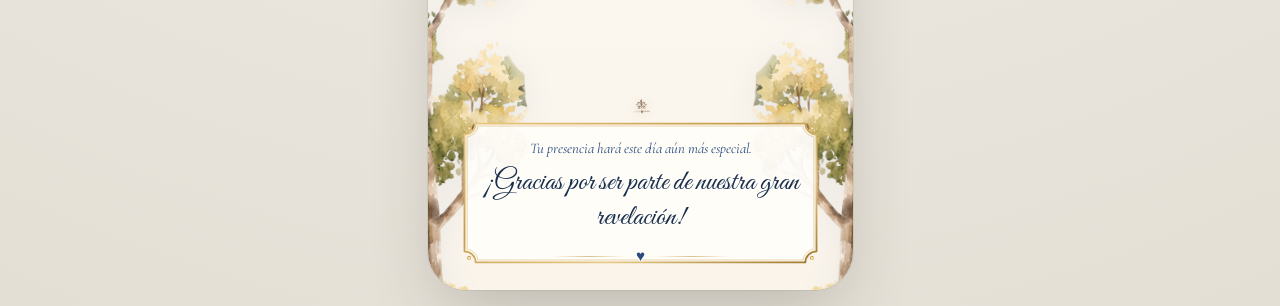
==== commit 6fd57f92: "uodate" ====
--- a/invitacion.html
+++ b/invitacion.html
@@ -3,9 +3,9 @@
 <head>
   <meta charset="UTF-8">
   <meta name="viewport" content="width=device-width, initial-scale=1.0, maximum-scale=1.0, user-scalable=no, viewport-fit=cover">
-  <title>Invitación Especial | Liam Alexander</title>
+  <title>Invitación Especial | Gran Revelación de Sexo</title>
   
-  <meta name="description" content="Invitación especial: Celebramos la llegada de Liam Alexander. Descubre los detalles y acompáñanos en esta dulce espera.">
+  <meta name="description" content="Invitación especial: Acompáñanos a nuestra gran Revelación de Sexo. Descubre los detalles y celebremos juntos si será niño o niña.">
   <meta name="theme-color" content="#FDFBF7">
 
   <!-- Google Fonts: Great Vibes, Cinzel (Serif clásica romana para números), Cormorant Garamond (Serif clásica) y Montserrat (Modern Sans) -->
@@ -14,7 +14,7 @@
   <link href="https://fonts.googleapis.com/css2?family=Alex+Brush&family=Cinzel:wght@600;700;800&family=Cormorant+Garamond:ital,wght@0,400;0,500;0,600;0,700;1,400;1,500;1,600&family=Great+Vibes&family=Montserrat:wght@300;400;500;600;700&display=swap" rel="stylesheet">
 
   <!-- Estilos de la Invitación -->
-  <link rel="stylesheet" href="css/invitacion.css?v=47">
+  <link rel="stylesheet" href="css/invitacion.css?v=48">
 </head>
 <body>
   <!-- Contenedor exterior para escritorio -->
@@ -40,10 +40,10 @@
 
       <!-- Globos Decorativos Laterales con Flotación Suave -->
       <aside class="lateral-balloons balloon-left" aria-hidden="true">
-        <img src="assets/globos1.png" alt="" class="balloon-img" />
+        <img src="assets/globos.png?v=59" alt="" class="balloon-img" />
       </aside>
       <aside class="lateral-balloons balloon-right" aria-hidden="true">
-        <img src="assets/globos1.png" alt="" class="balloon-img" />
+        <img src="assets/globos.png?v=59" alt="" class="balloon-img" />
       </aside>
 
       <!-- Contenido Principal de la Invitación -->
@@ -76,7 +76,7 @@
 
         <!-- 2. Subtítulo Introductorio -->
         <div class="intro-heading">
-          <p class="intro-subtitle" id="introSubtitle">CELEBRAMOS LA LLEGADA DE</p>
+          <p class="intro-subtitle" id="introSubtitle">GRAN REVELACIÓN DE SEXO</p>
         </div>
 
         <!-- 3. Zona de Impacto: Corona y Nombre -->
@@ -85,15 +85,15 @@
             <img src="assets/corona.png" alt="Corona real dorada" class="name-crown-img" />
           </div>
           <h1 class="main-name-title" id="mainNameTitle">
-            <span class="name-first" id="nameFirst">Liam</span>
-            <span class="name-second" id="nameSecond">Alexander</span>
+            <span class="name-first" id="nameFirst">¿Niño o</span>
+            <span class="name-second" id="nameSecond">Niña?</span>
           </h1>
         </section>
 
         <!-- 4. Texto de Dedicatoria y Separador Ornamental -->
         <section class="dedication-section" aria-label="Dedicatoria">
           <blockquote class="dedication-quote">
-            <p class="dedication-text" id="dedicationText">«Hay un pequeño corazón que ya llena nuestras vidas de amor. Liam Alexander está por llegar y no podemos esperar para conocerlo, abrazarlo y comenzar esta nueva aventura juntos.»</p>
+            <p class="dedication-text" id="dedicationText">«El amor se multiplica y la emoción crece cada día más. Acompáñanos a descubrir el secreto más esperado: ¿será un niño o una niña? ¡Tu presencia hará este momento inolvidable!»</p>
           </blockquote>
 
           <!-- Divisor Ornamental Fino Dorado -->
@@ -341,8 +341,8 @@
   </main>
 
   <!-- Script de Configuración Centralizada -->
-  <script src="js/config.js?v=9"></script>
+  <script src="js/config.js?v=11"></script>
   <!-- Script de Interacción, Keying de Canvas y Audio -->
-  <script src="js/invitacion.js?v=11"></script>
+  <script src="js/invitacion.js?v=14"></script>
 </body>
 </html>
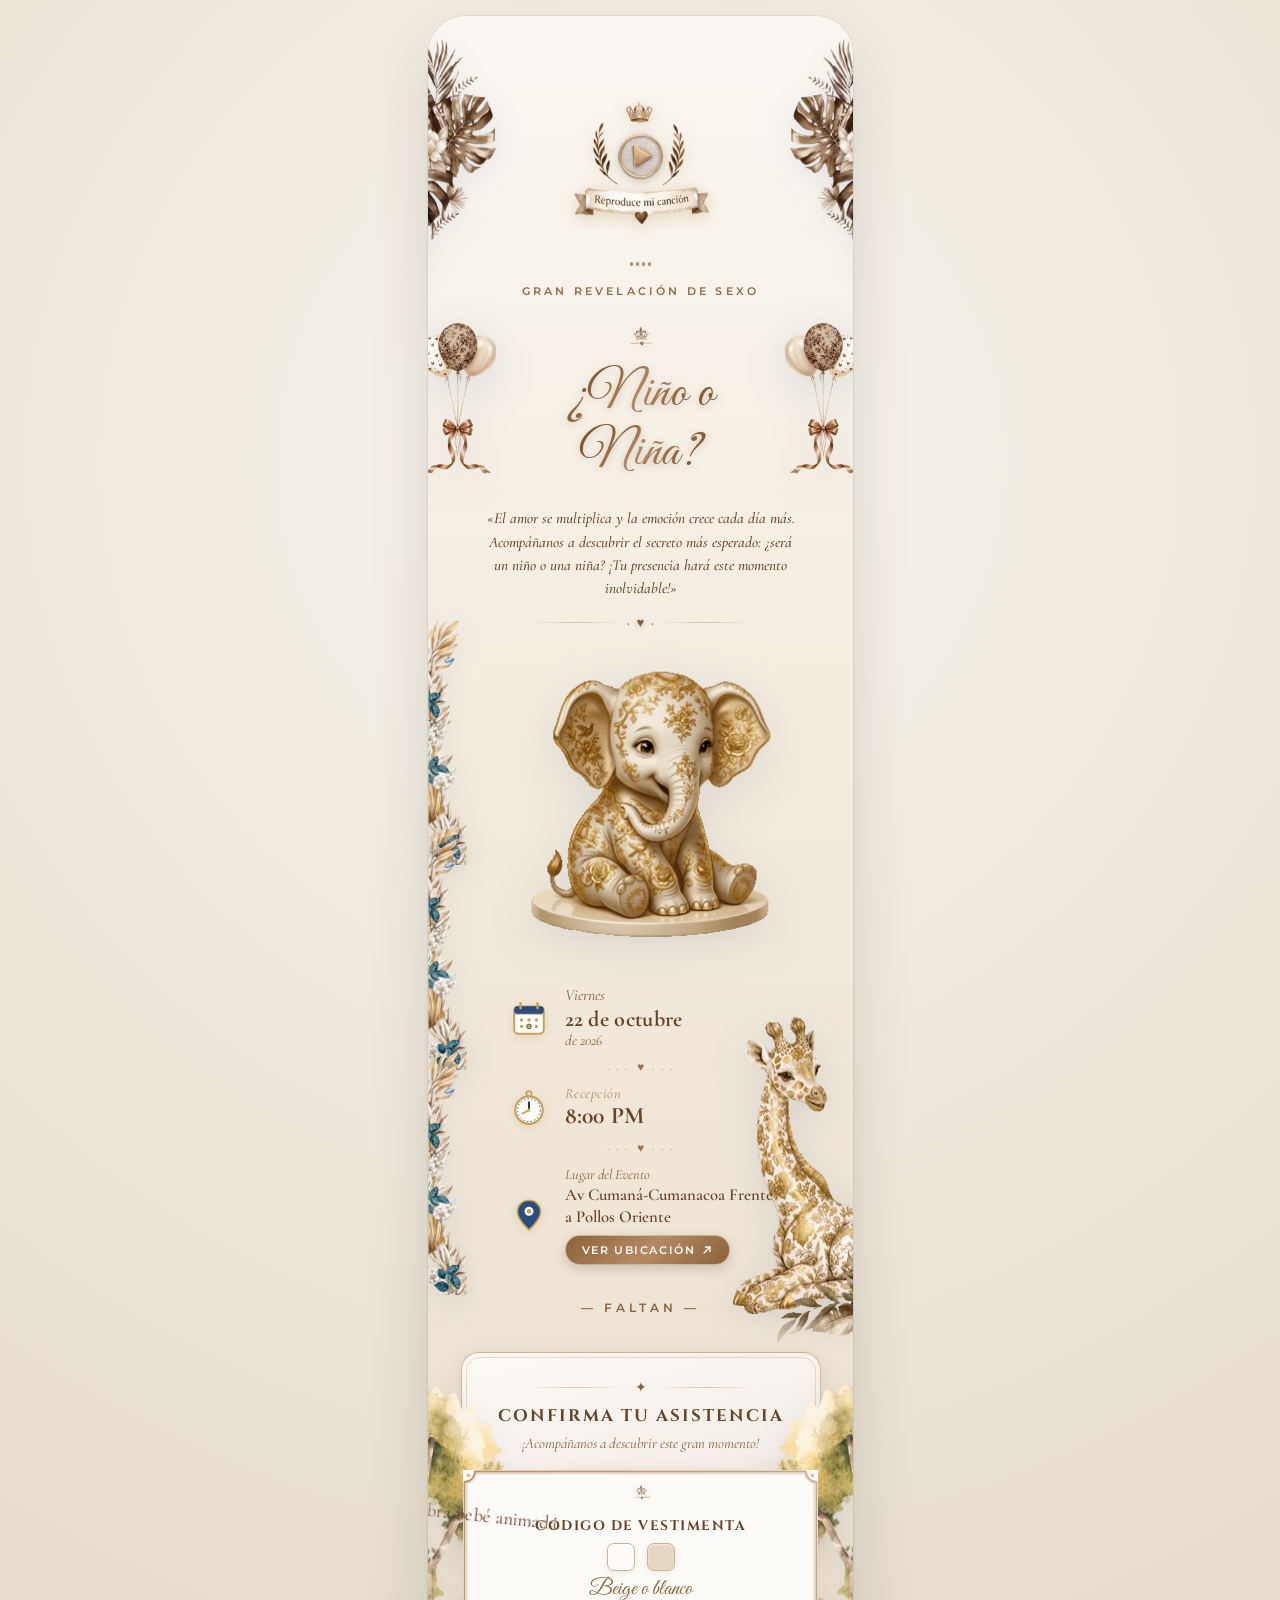
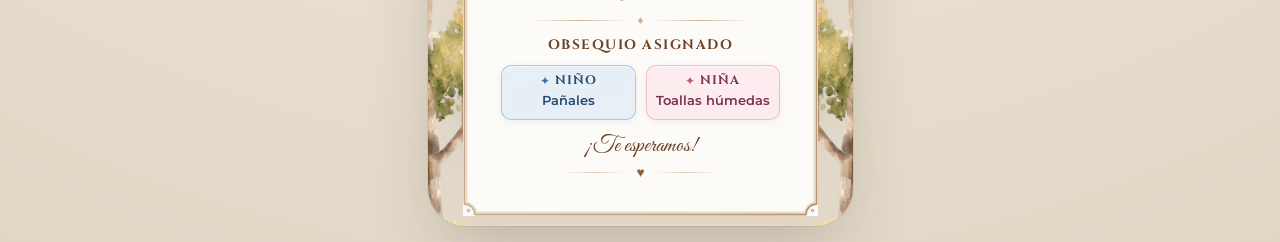
==== commit b2e55963: "ultimate" ====
--- a/invitacion.html
+++ b/invitacion.html
@@ -6,7 +6,7 @@
   <title>Invitación Especial | Gran Revelación de Sexo</title>
   
   <meta name="description" content="Invitación especial: Acompáñanos a nuestra gran Revelación de Sexo. Descubre los detalles y celebremos juntos si será niño o niña.">
-  <meta name="theme-color" content="#FDFBF7">
+  <meta name="theme-color" content="#FAF7F2">
 
   <!-- Google Fonts: Great Vibes, Cinzel (Serif clásica romana para números), Cormorant Garamond (Serif clásica) y Montserrat (Modern Sans) -->
   <link rel="preconnect" href="https://fonts.googleapis.com">
@@ -14,7 +14,7 @@
   <link href="https://fonts.googleapis.com/css2?family=Alex+Brush&family=Cinzel:wght@600;700;800&family=Cormorant+Garamond:ital,wght@0,400;0,500;0,600;0,700;1,400;1,500;1,600&family=Great+Vibes&family=Montserrat:wght@300;400;500;600;700&display=swap" rel="stylesheet">
 
   <!-- Estilos de la Invitación -->
-  <link rel="stylesheet" href="css/invitacion.css?v=48">
+  <link rel="stylesheet" href="css/invitacion.css?v=82">
 </head>
 <body>
   <!-- Contenedor exterior para escritorio -->
@@ -30,8 +30,11 @@
         <img src="assets/diseno_floral_grande_derecho.png" alt="" class="floral-img" />
       </div>
 
-      <!-- Arreglo Floral Continuo Lateral Izquierdo (Elefante y Cronómetro) -->
+      <!-- Arreglo Floral Continuo Lateral Izquierdo (Elefante, Detalles y Cronómetro) -->
       <div class="floral-frame floral-elephant-left" aria-hidden="true">
+        <img src="assets/diseno_floral_izquierdo.png" alt="" class="floral-img" />
+      </div>
+      <div class="floral-frame floral-details-left" aria-hidden="true">
         <img src="assets/diseno_floral_izquierdo.png" alt="" class="floral-img" />
       </div>
       <div class="floral-frame floral-countdown-left" aria-hidden="true">
@@ -71,7 +74,7 @@
           <!-- Etiqueta del reproductor inyectada dinámicamente (oculta) -->
           <p class="player-label-text" id="playerTextLabel" style="display: none;"></p>
           <!-- Elemento de audio de fondo inyectado dinámicamente -->
-          <audio id="bgMusic" src="assets/mi_cancion.mp3" loop preload="auto"></audio>
+          <audio id="bgMusic" src="assets/mi_cancion.mp3" loop preload="none"></audio>
         </header>
 
         <!-- 2. Subtítulo Introductorio -->
@@ -114,10 +117,13 @@
             <canvas class="butterfly-canvas" id="butterflyLeftCanvas" width="160" height="160"></canvas>
           </div>
 
-          <!-- Elefantito Centrado (Video source oculto + Canvas transparente) -->
+          <!-- Elefantito Centrado (GIF animado transparente) -->
           <div class="elephant-container">
-            <video class="hidden-source-video" id="elephantVideo" src="assets/elefante_bebe.mp4" autoplay loop muted playsinline></video>
-            <canvas class="elephant-canvas" id="elephantCanvas" width="400" height="400"></canvas>
+            <img 
+              src="assets/elefante_bebe.gif" 
+              alt="Elefantito bebé animado" 
+              class="elephant-img" 
+              id="elephantImg" />
           </div>
 
           <!-- Mariposa Derecha (Video source oculto + Canvas transparente) -->
@@ -132,15 +138,14 @@
              ========================================================================== -->
         <section class="event-details-section" aria-label="Detalles del Evento y Cuenta Regresiva">
 
-          <!-- Ramo Botánico Lateral Izquierdo -->
-          <div class="side-floral side-floral-left" aria-hidden="true">
-            <img src="assets/diseno_floral_izquierdo.png" alt="" class="side-floral-img" />
-          </div>
-
-          <!-- Jirafita Animada Lateral Derecha (Canvas en tiempo real) -->
+          <!-- Jirafita Animada Lateral Derecha (GIF animado transparente) -->
           <div class="side-giraffe-container" aria-hidden="true">
-            <video class="hidden-source-video" id="giraffeVideo" src="assets/jirafa_bebe.mp4" autoplay loop muted playsinline></video>
-            <canvas class="giraffe-canvas" id="giraffeCanvas" width="500" height="500"></canvas>
+            <img 
+              src="assets/jirafa_bebe.gif" 
+              alt="Jirafita bebé animada" 
+              class="giraffe-img" 
+              id="giraffeImg" 
+              loading="lazy" />
           </div>
 
           <!-- Contenedor Central de Filas de Información -->
@@ -300,34 +305,76 @@
 
           <!-- Árboles Safari: Fuera de la caja de la cebra y AL FONDO DE TODO (z-index: 1) -->
           <div class="safari-tree safari-tree-left zebra-tree zebra-tree-left" id="safariTreeLeft" aria-hidden="true">
-            <img src="assets/diseno_arboles_izquierdo.png?v=3" alt="" class="safari-tree-img zebra-tree-img" />
+            <img src="assets/diseno_arboles_izquierdo.png?v=3" alt="" class="safari-tree-img zebra-tree-img" loading="lazy" />
           </div>
           <div class="safari-tree safari-tree-right zebra-tree zebra-tree-right" id="safariTreeRight" aria-hidden="true">
-            <img src="assets/diseno_arboles_derecho.png?v=3" alt="" class="safari-tree-img zebra-tree-img" />
-          </div>
-
-          <!-- Caja de la Cebra Bebé (Totalmente aislada de los árboles, Capa z-index: 2) -->
+            <img src="assets/diseno_arboles_derecho.png?v=3" alt="" class="safari-tree-img zebra-tree-img" loading="lazy" />
+          </div>
+
+          <!-- Caja de la Cebra Bebé (GIF animado, Capa z-index: 2) -->
           <div class="zebra-box" id="zebraBox">
             <div class="zebra-video-wrap">
-              <video class="hidden-source-video zebra-video" id="zebraVideo" src="assets/diseno_cebra_bebe.mp4" autoplay loop muted playsinline webkit-playsinline></video>
-              <canvas class="zebra-canvas" id="zebraCanvas" width="480" height="480"></canvas>
-            </div>
-          </div>
-
-          <!-- Cartel / Cartela Final de Agradecimiento (Capa superior z-index: 3) -->
-          <div class="thanks-cartouche" aria-label="Mensaje de agradecimiento">
+              <img 
+                src="assets/diseno_cebra_bebe.gif" 
+                alt="Cebra bebé animada" 
+                class="zebra-img" 
+                id="zebraImg" 
+                loading="lazy" />
+            </div>
+          </div>
+
+          <!-- Cartel / Cartela Inferior: Vestimenta y Obsequio Asignado (Capa superior z-index: 3) -->
+          <div class="thanks-cartouche info-cartouche" id="infoCartouche" aria-label="Código de vestimenta y sugerencia de obsequios">
             <!-- Corona dorada imperial en la parte superior del marco -->
             <div class="cartouche-crown-wrap" aria-hidden="true">
               <img src="assets/corona.png" alt="Corona real" class="cartouche-crown-img" />
             </div>
 
-            <!-- Línea Superior Serif sobria en azul porcelana -->
-            <p class="thanks-top-text" id="thanksTopText"></p>
-
-            <!-- Línea Destacada caligráfica clásica fluida -->
-            <p class="thanks-highlight-text" id="thanksHighlightText"></p>
-
-            <!-- Remate Inferior: Corazón azul porcelana con líneas doradas -->
+            <!-- Sección 1: Código de Vestimenta -->
+            <div class="cartouche-section cartouche-dress-code">
+              <h3 class="cartouche-title" id="dressCodeTitle">Código de vestimenta</h3>
+              <div class="dress-code-swatches" aria-hidden="true">
+                <span class="swatch-box swatch-white" title="Blanco"></span>
+                <span class="swatch-box swatch-beige" title="Beige"></span>
+              </div>
+              <p class="dress-code-desc" id="dressCodeDesc">Beige o blanco</p>
+            </div>
+
+            <!-- Separador Visual Minimalista con Rombo/Corazón -->
+            <div class="cartouche-divider" aria-hidden="true">
+              <span class="cartouche-divider-line"></span>
+              <span class="cartouche-divider-icon">♦</span>
+              <span class="cartouche-divider-line"></span>
+            </div>
+
+            <!-- Sección 2: Obsequio Asignado (2 Columnas Niño / Niña) -->
+            <div class="cartouche-section cartouche-gifts">
+              <h3 class="cartouche-title" id="giftTitle">Obsequio asignado</h3>
+              <div class="gift-columns">
+                <!-- Columna Niño -->
+                <div class="gift-col gift-col-boy">
+                  <div class="gift-col-header">
+                    <span class="gift-icon" aria-hidden="true">✦</span>
+                    <span class="gift-gender" id="giftBoyTitle">Niño</span>
+                  </div>
+                  <p class="gift-detail" id="giftBoyDetail">Pañales</p>
+                </div>
+
+                <!-- Columna Niña -->
+                <div class="gift-col gift-col-girl">
+                  <div class="gift-col-header">
+                    <span class="gift-icon" aria-hidden="true">✦</span>
+                    <span class="gift-gender" id="giftGirlTitle">Niña</span>
+                  </div>
+                  <p class="gift-detail" id="giftGirlDetail">Toallas húmedas</p>
+                </div>
+              </div>
+            </div>
+
+            <!-- Cierre Inferior: Frase final en caligrafía cursiva -->
+            <p class="cartouche-farewell" id="farewellText">¡Te esperamos!</p>
+
+            <!-- Remate Inferior: Corazón y líneas ornamentales -->
             <div class="thanks-bottom-ornament" aria-hidden="true">
               <span class="thanks-ornament-line"></span>
               <span class="thanks-bottom-symbol">♥</span>
@@ -341,8 +388,8 @@
   </main>
 
   <!-- Script de Configuración Centralizada -->
-  <script src="js/config.js?v=11"></script>
+  <script src="js/config.js?v=13"></script>
   <!-- Script de Interacción, Keying de Canvas y Audio -->
-  <script src="js/invitacion.js?v=14"></script>
+  <script src="js/invitacion.js?v=21"></script>
 </body>
 </html>
--- a/css/invitacion.css
+++ b/css/invitacion.css
@@ -5,20 +5,30 @@
 
 /* --- Variables Globales y Paleta de Color --- */
 :root {
-  --color-bg-page: #EDEAE5;
-  --color-ivory-light: #FFFDF9;
-  --color-ivory-mid: #FDFBF7;
-  --color-ivory-dark: #FAF4EB;
-
-  --color-blue-deep: #1A2F4C;
-  --color-blue-primary: #2B4C7E;
-  --color-blue-muted: #5B7B9E;
-  --color-blue-subtle: #7D97B5;
-
-  --color-gold-deep: #8E6D2F;
-  --color-gold: #C5A059;
-  --color-gold-bright: #D4AF37;
-  --color-gold-shimmer: #F3E5AB;
+  --color-bg-page: #EDE7DC;
+  --color-ivory-light: #FAF7F2;
+  --color-ivory-mid: #F3EBDD;
+  --color-ivory-dark: #E9DECD;
+
+  /* Nueva paleta solicitada */
+  --color-mocha-deep: #6B4226;
+  --color-saddle-brown: #8C6239;
+  --color-camel-tan: #B58A63;
+  --color-latte-soft: #CDB296;
+  --color-almond-light: #E6D7C3;
+  --color-cream-soft: #F5EFEB;
+  --color-warm-white: #FDFBF7;
+
+  /* Aliases para consistencia global */
+  --color-blue-deep: #6B4226;
+  --color-blue-primary: #6B4226;
+  --color-blue-muted: #8C6239;
+  --color-blue-subtle: #B58A63;
+
+  --color-gold-deep: #8C6239;
+  --color-gold: #B58A63;
+  --color-gold-bright: #8C6239;
+  --color-gold-shimmer: #E6D7C3;
 
   --font-cursive: 'Great Vibes', 'Alex Brush', cursive;
   --font-serif: 'Cormorant Garamond', Garamond, Georgia, serif;
@@ -58,7 +68,7 @@
   align-items: center;
   justify-content: center;
   padding: 16px;
-  background: radial-gradient(circle at 50% 25%, #F7F5F0 0%, #E4DFD5 100%);
+  background: radial-gradient(circle at 50% 25%, #F8F5EE 0%, #E2D7C5 100%);
 }
 
 /* --- Contenedor de la Invitación (Dispositivo Móvil) --- */
@@ -66,7 +76,7 @@
   width: 100%;
   max-width: 425px;
   min-height: auto;
-  background: linear-gradient(180deg, var(--color-ivory-light) 0%, var(--color-ivory-mid) 40%, var(--color-ivory-dark) 100%);
+  background: linear-gradient(180deg, var(--color-ivory-light) 0%, var(--color-ivory-mid) 42%, var(--color-ivory-dark) 100%);
   border-radius: 38px;
   box-shadow: var(--shadow-device);
   position: relative;
@@ -115,15 +125,16 @@
 
 .floral-top-left {
   left: 0;
-  width: clamp(310px, 78cqw, 365px);
+  width: clamp(200px, calc(78cqw - 110px), 255px);
 }
 
 .floral-top-left .floral-img {
   transform: translateX(-46%);
 }
 
-/* Arreglos Florales Continuos Laterales Izquierdos (Elefante y Cronómetro) */
+/* Arreglos Florales Continuos Laterales Izquierdos (Elefante, Detalles y Cronómetro) */
 .floral-elephant-left,
+.floral-details-left,
 .floral-countdown-left {
   position: absolute;
   left: 0;
@@ -135,21 +146,26 @@
 }
 
 .floral-elephant-left .floral-img,
+.floral-details-left .floral-img,
 .floral-countdown-left .floral-img {
   transform: translateX(-47.5%);
 }
 
 .floral-elephant-left {
-  top: clamp(650px, 60cqw + 400px, 690px);
+  top: clamp(600px, 60cqw + 350px, 640px);
+}
+
+.floral-details-left {
+  top: clamp(810px, 70cqw + 510px, 860px);
 }
 
 .floral-countdown-left {
-  top: clamp(1070px, 86cqw + 720px, 1120px);
+  top: clamp(1020px, 86cqw + 670px, 1070px);
 }
 
 .floral-top-right {
   right: 0;
-  width: clamp(310px, 78cqw, 365px);
+  width: clamp(200px, calc(78cqw - 110px), 255px);
 }
 
 .floral-top-right .floral-img {
@@ -165,7 +181,7 @@
 /* --- Globos Decorativos Laterales --- */
 .lateral-balloons {
   position: absolute;
-  top: clamp(210px, 28cqh, 255px);
+  top: clamp(260px, calc(28cqh + 50px), 305px);
   pointer-events: none;
   z-index: 3;
   filter: drop-shadow(0 10px 22px rgba(43, 76, 126, 0.14));
@@ -462,10 +478,10 @@
   line-height: 1.18;
   padding: 8px 12px 4px 12px;
   overflow: visible;
-  background: linear-gradient(135deg, #8E6D2F 0%, #C5A059 28%, #F3E5AB 48%, #D4AF37 68%, #8E6D2F 100%);
+  background: linear-gradient(135deg, #6B4226 0%, #8C6239 30%, #B58A63 50%, #8C6239 70%, #6B4226 100%);
   -webkit-background-clip: text;
   -webkit-text-fill-color: transparent;
-  filter: drop-shadow(0 2px 4px rgba(142, 109, 47, 0.25));
+  filter: drop-shadow(0 2px 4px rgba(107, 66, 38, 0.25));
   letter-spacing: 0.5px;
 }
 
@@ -516,19 +532,19 @@
 .divider-line {
   flex: 1;
   height: 1px;
-  background: linear-gradient(90deg, transparent, rgba(197, 160, 89, 0.65), transparent);
+  background: linear-gradient(90deg, transparent, rgba(205, 178, 150, 0.75), transparent);
 }
 
 .divider-symbol {
   font-size: 0.60rem;
-  color: var(--color-gold);
+  color: #8C6239;
   opacity: 0.9;
 }
 
 .divider-heart {
   font-size: 0.82rem;
-  color: var(--color-gold);
-  filter: drop-shadow(0 1px 3px rgba(197, 160, 89, 0.35));
+  color: #8C6239;
+  filter: drop-shadow(0 1px 3px rgba(140, 98, 57, 0.35));
 }
 
 /* ==========================================================================
@@ -546,14 +562,16 @@
   width: 100%;
   max-width: 360px;
   margin-top: clamp(10px, 1.8cqh, 16px);
-  min-height: 230px;
+  min-height: 180px;
 }
 
 /* Contenedor del Elefantito */
 .elephant-container {
   position: relative;
+  top: -100px;
+  margin-bottom: -100px;
   z-index: 2;
-  width: clamp(210px, 58cqw, 260px);
+  width: clamp(280px, calc(58cqw + 70px), 330px);
   height: auto;
   display: flex;
   justify-content: center;
@@ -562,7 +580,8 @@
   mask-image: linear-gradient(to bottom, black 86%, transparent 100%);
 }
 
-.elephant-canvas {
+.elephant-canvas,
+.elephant-img {
   width: 100%;
   height: auto;
   display: block;
@@ -586,14 +605,14 @@
 
 .butterfly-left {
   left: clamp(10px, 4cqw, 22px);
-  bottom: clamp(70px, calc(18cqh - 10px), 100px);
+  bottom: clamp(120px, calc(18cqh + 40px), 150px);
   width: clamp(68px, 18cqw, 86px);
   animation: flutterHoverLeft 3.8s ease-in-out infinite alternate;
 }
 
 .butterfly-right {
-  right: clamp(10px, 4cqw, 22px);
-  bottom: clamp(100px, calc(18cqh + 20px), 130px);
+  right: clamp(5px, calc(4cqw - 5px), 17px);
+  bottom: clamp(160px, calc(18cqh + 80px), 190px);
   width: clamp(68px, 18cqw, 86px);
   animation: flutterHoverRight 4.2s ease-in-out infinite alternate;
 }
@@ -636,7 +655,7 @@
 .event-details-section {
   position: relative;
   width: 100%;
-  margin-top: clamp(16px, 2.5cqh, 24px);
+  margin-top: calc(clamp(16px, 2.5cqh, 24px) - 50px);
   padding: 10px 4px 0 4px;
   margin-bottom: 0;
   z-index: 5;
@@ -669,20 +688,22 @@
   position: absolute;
   right: clamp(-15px, -3cqw, 0px);
   top: clamp(15px, 3cqh, 35px);
-  width: clamp(290px, 72cqw, 325px);
-  transform: translateX(100px);
+  width: clamp(190px, calc(72cqw - 100px), 225px);
+  transform: translateX(50px);
   pointer-events: none;
   z-index: 2;
   -webkit-mask-image: linear-gradient(to bottom, black 88%, transparent 100%);
   mask-image: linear-gradient(to bottom, black 88%, transparent 100%);
 }
 
-.giraffe-canvas {
+.giraffe-canvas,
+.giraffe-img {
   width: 100%;
   height: auto;
   display: block;
   object-fit: contain;
   filter: drop-shadow(0 8px 20px rgba(43, 76, 126, 0.12));
+  pointer-events: none;
 }
 
 /* Contenedor Central de Filas de Información */
@@ -732,7 +753,7 @@
   font-family: var(--font-serif);
   font-style: italic;
   font-size: 0.98rem;
-  color: var(--color-blue-muted);
+  color: #8C6239;
   line-height: 1.2;
 }
 
@@ -740,7 +761,7 @@
   font-family: var(--font-serif);
   font-size: 1.38rem;
   font-weight: 700;
-  color: #1A2F4C;
+  color: #6B4226;
   line-height: 1.2;
   letter-spacing: 0.3px;
 }
@@ -749,7 +770,7 @@
   font-family: var(--font-serif);
   font-style: italic;
   font-size: 0.92rem;
-  color: var(--color-gold-deep);
+  color: #8C6239;
   line-height: 1.2;
 }
 
@@ -757,21 +778,21 @@
   font-family: var(--font-serif);
   font-style: italic;
   font-size: 0.90rem;
-  color: var(--color-blue-muted);
+  color: #B58A63;
   letter-spacing: 0.5px;
   line-height: 1.2;
 }
 
 .time-value {
   font-size: 1.48rem;
-  color: #1A2F4C;
+  color: #6B4226;
 }
 
 .event-venue-name {
   font-family: var(--font-serif);
   font-style: italic;
   font-size: 0.90rem;
-  color: var(--color-gold-deep);
+  color: #8C6239;
   line-height: 1.2;
 }
 
@@ -780,33 +801,34 @@
   font-style: normal;
   font-size: 1.05rem;
   font-weight: 600;
-  color: #1A2F4C;
+  color: #6B4226;
   line-height: 1.3;
   margin: 1px 0 7px 0;
 }
 
-/* Botón Dorado a Google Maps */
+/* Botón a Google Maps */
 .btn-location-map {
   display: inline-flex;
   align-items: center;
   gap: 6px;
   padding: 7px 16px;
-  background: linear-gradient(135deg, #C5A059 0%, #D4AF37 50%, #B68B40 100%);
-  color: #FFFDF9;
+  background: linear-gradient(135deg, #8C6239 0%, #B58A63 50%, #8C6239 100%);
+  color: #FDFBF7;
   border-radius: 20px;
   font-family: var(--font-sans);
   font-size: 0.70rem;
   font-weight: 600;
   letter-spacing: 1.6px;
   text-decoration: none;
-  box-shadow: 0 4px 12px rgba(184, 137, 57, 0.28);
-  transition: transform 0.2s ease, box-shadow 0.2s ease;
-  border: 1px solid rgba(255, 255, 255, 0.4);
+  box-shadow: 0 4px 12px rgba(107, 66, 38, 0.24);
+  transition: transform 0.2s ease, box-shadow 0.2s ease, background 0.2s ease;
+  border: 1px solid rgba(245, 239, 235, 0.5);
 }
 
 .btn-location-map:hover {
   transform: translateY(-2px);
-  box-shadow: 0 6px 16px rgba(184, 137, 57, 0.38);
+  background: linear-gradient(135deg, #6B4226 0%, #8C6239 50%, #6B4226 100%);
+  box-shadow: 0 6px 16px rgba(107, 66, 38, 0.35);
 }
 
 .btn-location-map:active {
@@ -814,12 +836,12 @@
 }
 
 .btn-map-text {
-  color: #FFFDF9;
+  color: #FDFBF7;
 }
 
 .btn-map-arrow {
   display: inline-block;
-  color: #FFFDF9;
+  color: #FDFBF7;
 }
 
 /* Separadores entre filas */
@@ -830,19 +852,19 @@
   gap: 8px;
   margin: 6px 0;
   width: 100%;
-  color: var(--color-gold);
+  color: #CDB296;
   font-size: 0.75rem;
-  opacity: 0.8;
+  opacity: 0.85;
 }
 
 .divider-heart-mini {
-  color: var(--color-gold);
+  color: #8C6239;
   font-size: 0.75rem;
 }
 
 .dot-cluster {
   letter-spacing: 2px;
-  color: var(--color-gold);
+  color: #8C6239;
   font-size: 0.75rem;
 }
 
@@ -921,45 +943,45 @@
   font-family: 'Cinzel', var(--font-serif);
   font-size: clamp(1.42rem, 4.2cqw, 1.72rem);
   font-weight: 700;
-  color: #234275;
+  color: #6B4226;
   line-height: 1;
   position: relative;
   z-index: 2;
   text-shadow: 0 1px 1px rgba(255, 255, 255, 0.9);
 }
 
-/* Etiquetas de unidad: mayúsculas pequeñas, espaciadas y en azul grisáceo tenue */
+/* Etiquetas de unidad: mayúsculas pequeñas, espaciadas y en tono bronce */
 .countdown-unit {
   font-family: var(--font-sans);
   font-size: clamp(8px, 1.9cqw, 9.5px);
   font-weight: 600;
   letter-spacing: 1.5px;
-  color: #6E8299;
+  color: #8C6239;
   margin-top: 5px;
   position: relative;
   z-index: 2;
   text-transform: uppercase;
 }
 
-/* Separadores: dos puntos verticales centrados en color dorado metálico (#C59A47) */
+/* Separadores: dos puntos verticales centrados en color camel */
 .countdown-colon {
   font-family: 'Cinzel', var(--font-serif);
   font-size: clamp(1.3rem, 3.5cqw, 1.6rem);
   font-weight: 700;
-  color: #C59A47;
+  color: #B58A63;
   line-height: 1;
   margin-top: -6px;
   display: flex;
   align-items: center;
   justify-content: center;
   opacity: 0.95;
-  text-shadow: 0 1px 2px rgba(236, 200, 128, 0.4);
+  text-shadow: 0 1px 2px rgba(181, 138, 99, 0.4);
 }
 
 .countdown-finished-msg {
   font-family: var(--font-cursive);
   font-size: 2.2rem;
-  color: var(--color-gold-deep);
+  color: #6B4226;
   margin-top: 10px;
 }
 
@@ -983,8 +1005,8 @@
 .rsvp-card {
   width: 100%;
   max-width: 360px;
-  background: linear-gradient(165deg, rgba(255, 253, 249, 0.94) 0%, rgba(253, 251, 247, 0.88) 60%, rgba(248, 242, 230, 0.92) 100%);
-  border: 1.5px solid rgba(197, 160, 89, 0.55);
+  background: linear-gradient(165deg, rgba(253, 251, 247, 0.95) 0%, rgba(245, 239, 235, 0.90) 60%, rgba(230, 215, 195, 0.92) 100%);
+  border: 1.5px solid rgba(181, 138, 99, 0.55);
   border-radius: 18px;
   padding: clamp(20px, 3.5cqh, 28px) clamp(16px, 3.5cqw, 22px);
   display: flex;
@@ -992,9 +1014,9 @@
   align-items: center;
   text-align: center;
   box-shadow: 
-    0 10px 30px rgba(43, 76, 126, 0.08),
-    0 2px 8px rgba(197, 160, 89, 0.12),
-    inset 0 0 12px rgba(236, 200, 128, 0.15);
+    0 10px 30px rgba(107, 66, 38, 0.08),
+    0 2px 8px rgba(181, 138, 99, 0.12),
+    inset 0 0 12px rgba(230, 215, 195, 0.2);
   position: relative;
   backdrop-filter: blur(6px);
   -webkit-backdrop-filter: blur(6px);
@@ -1005,7 +1027,7 @@
   content: '';
   position: absolute;
   inset: 4px;
-  border: 1px solid rgba(197, 160, 89, 0.35);
+  border: 1px solid rgba(205, 178, 150, 0.45);
   border-radius: 14px;
   pointer-events: none;
 }
@@ -1022,11 +1044,11 @@
 .rsvp-ornament-line {
   flex: 1;
   height: 1px;
-  background: linear-gradient(90deg, transparent, rgba(197, 160, 89, 0.7), transparent);
+  background: linear-gradient(90deg, transparent, rgba(205, 178, 150, 0.7), transparent);
 }
 
 .rsvp-ornament-icon {
-  color: var(--color-gold);
+  color: #8C6239;
   font-size: 0.85rem;
   line-height: 1;
 }
@@ -1037,7 +1059,7 @@
   font-weight: 700;
   letter-spacing: 2px;
   text-transform: uppercase;
-  color: var(--color-blue-deep);
+  color: #6B4226;
   margin-bottom: 6px;
   line-height: 1.25;
 }
@@ -1046,7 +1068,7 @@
   font-family: var(--font-serif);
   font-size: clamp(0.92rem, 2.3cqw, 1.05rem);
   font-style: italic;
-  color: var(--color-blue-muted);
+  color: #8C6239;
   line-height: 1.4;
   margin-bottom: 20px;
 }
@@ -1056,15 +1078,15 @@
   align-items: center;
   justify-content: center;
   gap: 10px;
-  background: linear-gradient(135deg, #1A3459 0%, #2B4C7E 50%, #1A3459 100%);
-  color: #FFFDF9;
+  background: linear-gradient(135deg, #6B4226 0%, #8C6239 50%, #6B4226 100%);
+  color: #FDFBF7;
   text-decoration: none;
   padding: 13px 32px;
   border-radius: 30px;
-  border: 1.5px solid var(--color-gold);
+  border: 1.5px solid #B58A63;
   box-shadow: 
-    0 6px 18px rgba(43, 76, 126, 0.28),
-    0 0 0 1px rgba(235, 203, 137, 0.4),
+    0 6px 18px rgba(107, 66, 38, 0.28),
+    0 0 0 1px rgba(205, 178, 150, 0.4),
     inset 0 1px 1px rgba(255, 255, 255, 0.35);
   font-family: var(--font-sans);
   font-size: clamp(0.82rem, 2.2cqw, 0.92rem);
@@ -1079,11 +1101,11 @@
 
 .btn-rsvp-whatsapp:hover {
   transform: translateY(-2px) scale(1.02);
-  background: linear-gradient(135deg, #244473 0%, #365F9E 50%, #244473 100%);
+  background: linear-gradient(135deg, #8C6239 0%, #B58A63 50%, #8C6239 100%);
   box-shadow: 
-    0 10px 24px rgba(43, 76, 126, 0.35),
-    0 0 12px rgba(212, 175, 55, 0.5);
-  color: #FFFFFF;
+    0 10px 24px rgba(107, 66, 38, 0.35),
+    0 0 12px rgba(181, 138, 99, 0.5);
+  color: #FDFBF7;
 }
 
 .btn-rsvp-whatsapp:active {
@@ -1107,7 +1129,7 @@
   display: flex;
   flex-direction: column;
   align-items: center;
-  margin-top: clamp(14px, 2.8cqh, 24px);
+  margin-top: calc(clamp(14px, 2.8cqh, 24px) - 20px);
   padding-bottom: 10px; /* Parte inferior exactamente a 10px del cartel */
   overflow: visible;
   z-index: 6;
@@ -1148,6 +1170,7 @@
 /* Caja de la Cebra Bebé: Capa superior sobre el cartel (z-index: 3) */
 .zebra-box {
   position: relative;
+  top: 30px; /* Baja la cebra 30px sin desplazar la cartela ni otros elementos */
   z-index: 3; /* Por delante del cartel para que las flores y hojas se superpongan */
   width: 100%;
   display: flex;
@@ -1160,54 +1183,55 @@
   pointer-events: none;
 }
 
-/* Envoltorio del Video de la Cebra Bebé (70% - 75% del ancho del móvil) */
+/* Envoltorio de la Cebra Bebé (-30px de tamaño) */
 .zebra-video-wrap {
   position: relative;
   z-index: 3;
-  width: clamp(245px, 74cqw, 310px);
-  max-width: 76%;
-  display: flex;
-  justify-content: center;
-  align-items: center;
-  transform: rotate(6deg); /* Gira 3 grados más a la derecha (6° en total) */
-}
-
-/* Canvas con extracción de fondo en tiempo real (100% transparente y fundido) */
-.zebra-canvas {
+  flex-shrink: 0;
+  width: clamp(350px, calc(86cqw + 70px), 490px);
+  max-width: none;
+  display: flex;
+  justify-content: center;
+  align-items: center;
+  transform: rotate(6deg) scale(1.17);
+  transform-origin: center center;
+}
+
+/* Imagen / Canvas de la Cebra Bebé */
+.zebra-canvas,
+.zebra-img {
   width: 100%;
   height: auto;
   display: block;
+  object-fit: contain;
   mix-blend-mode: multiply;
-  mask-image: radial-gradient(circle at 50% 50%, black 72%, transparent 98%);
-  -webkit-mask-image: radial-gradient(circle at 50% 50%, black 72%, transparent 98%);
-  filter: drop-shadow(0 8px 18px rgba(43, 76, 126, 0.08));
-  pointer-events: none;
-}
-
-/* Cartel / Cartela Final de Agradecimiento: Pegado a la cebra y al fondo (z-index: 2) */
-.thanks-cartouche {
+  mask-image: radial-gradient(circle at 50% 50%, black 76%, transparent 100%);
+  -webkit-mask-image: radial-gradient(circle at 50% 50%, black 76%, transparent 100%);
+  filter: drop-shadow(0 8px 18px rgba(107, 66, 38, 0.08));
+  pointer-events: none;
+}
+
+/* ==========================================================================
+   Cartel / Cartela Final Inferior: Vestimenta y Obsequio Asignado
+   ========================================================================== */
+.thanks-cartouche,
+.info-cartouche {
   position: relative;
   z-index: 2; /* Al fondo respecto a la cebra (las flores de la cebra van por encima) */
   width: clamp(300px, 86cqw, 355px);
   max-width: 90%;
-  margin-top: clamp(-62px, -15cqw, -46px); /* Baja el cartel 5px adicionales */
+  margin-top: clamp(-42px, calc(-15cqw + 20px), -26px);
   padding: clamp(26px, 4.5cqw, 32px) clamp(16px, 3.5cqw, 22px) clamp(14px, 3cqw, 18px);
-  background-color: transparent;
-  background-image: url("data:image/svg+xml,%3Csvg xmlns='http://www.w3.org/2000/svg' viewBox='0 0 350 140' fill='none'%3E%3Cdefs%3E%3ClinearGradient id='goldThanks' x1='0%25' y1='0%25' x2='100%25' y2='100%25'%3E%3Cstop offset='0%25' stop-color='%23ECC880'/%3E%3Cstop offset='40%25' stop-color='%23C59A47'/%3E%3Cstop offset='70%25' stop-color='%23E7C986'/%3E%3Cstop offset='100%25' stop-color='%239F752C'/%3E%3C/linearGradient%3E%3C/defs%3E%3Cpath d='M 12.5 1.5 H 337.5 A 11 11 0 0 0 348.5 12.5 V 127.5 A 11 11 0 0 0 337.5 138.5 H 12.5 A 11 11 0 0 0 1.5 127.5 V 12.5 A 11 11 0 0 0 12.5 1.5 Z' fill='%23FFFDF9' fill-opacity='0.95'/%3E%3Cpath d='M 12.5 1.5 H 337.5 A 11 11 0 0 0 348.5 12.5 V 127.5 A 11 11 0 0 0 337.5 138.5 H 12.5 A 11 11 0 0 0 1.5 127.5 V 12.5 A 11 11 0 0 0 12.5 1.5 Z' stroke='url(%23goldThanks)' stroke-width='1.8' stroke-linejoin='round'/%3E%3Cpath d='M 14.8 4.0 H 335.2 A 13.5 13.5 0 0 0 346.0 14.8 V 125.2 A 13.5 13.5 0 0 0 335.2 136.0 H 14.8 A 13.5 13.5 0 0 0 4.0 125.2 V 14.8 A 13.5 13.5 0 0 0 14.8 4.0 Z' stroke='%23C59A47' stroke-opacity='0.42' stroke-width='1' stroke-linejoin='round'/%3E%3Cg fill='url(%23goldThanks)'%3E%3Ccircle cx='6' cy='6' r='2'/%3E%3Ccircle cx='344' cy='6' r='2'/%3E%3Ccircle cx='6' cy='134' r='2'/%3E%3Ccircle cx='344' cy='134' r='2'/%3E%3C/g%3E%3Cg fill='%23FFFDF9'%3E%3Ccircle cx='6' cy='6' r='0.9'/%3E%3Ccircle cx='344' cy='6' r='0.9'/%3E%3Ccircle cx='6' cy='134' r='0.9'/%3E%3Ccircle cx='344' cy='134' r='0.9'/%3E%3C/g%3E%3C/svg%3E");
-  background-size: 100% 100%;
-  background-repeat: no-repeat;
-  background-position: center;
-  box-shadow: none;
-  filter: none;
-  border: none;
-  outline: none;
-  border-radius: 0;
-  backdrop-filter: none;
-  -webkit-backdrop-filter: none;
+  background-color: #FDFBF7;
+  border: 22px solid transparent;
+  border-image-source: url("data:image/svg+xml,%3Csvg xmlns='http://www.w3.org/2000/svg' width='80' height='80' viewBox='0 0 80 80' fill='none'%3E%3Cdefs%3E%3ClinearGradient id='goldFrame' x1='0%25' y1='0%25' x2='100%25' y2='100%25'%3E%3Cstop offset='0%25' stop-color='%23B58A63'/%3E%3Cstop offset='50%25' stop-color='%23CDB296'/%3E%3Cstop offset='100%25' stop-color='%23B58A63'/%3E%3C/linearGradient%3E%3C/defs%3E%3Cpath d='M 12 1.5 H 68 A 10.5 10.5 0 0 0 78.5 12 V 68 A 10.5 10.5 0 0 0 68 78.5 H 12 A 10.5 10.5 0 0 0 1.5 68 V 12 A 10.5 10.5 0 0 0 12 1.5 Z' fill='%23FDFBF7' stroke='url(%23goldFrame)' stroke-width='1.8' stroke-linejoin='round'/%3E%3Cpath d='M 13.5 3.8 H 66.5 A 12.2 12.2 0 0 0 76.2 13.5 V 66.5 A 12.2 12.2 0 0 0 66.5 76.2 H 13.5 A 12.2 12.2 0 0 0 3.8 66.5 V 13.5 A 12.2 12.2 0 0 0 13.5 3.8 Z' stroke='%23CDB296' stroke-opacity='0.65' stroke-width='1' stroke-linejoin='round'/%3E%3Cg fill='url(%23goldFrame)'%3E%3Ccircle cx='5.5' cy='5.5' r='1.8'/%3E%3Ccircle cx='74.5' cy='5.5' r='1.8'/%3E%3Ccircle cx='5.5' cy='74.5' r='1.8'/%3E%3Ccircle cx='74.5' cy='74.5' r='1.8'/%3E%3C/g%3E%3Cg fill='%23FDFBF7'%3E%3Ccircle cx='5.5' cy='5.5' r='0.8'/%3E%3Ccircle cx='74.5' cy='5.5' r='0.8'/%3E%3Ccircle cx='5.5' cy='74.5' r='0.8'/%3E%3Ccircle cx='74.5' cy='74.5' r='0.8'/%3E%3C/g%3E%3C/svg%3E");
+  border-image-slice: 22 fill;
+  box-sizing: border-box;
   display: flex;
   flex-direction: column;
   align-items: center;
   text-align: center;
+  box-shadow: 0 10px 28px rgba(107, 66, 38, 0.08);
 }
 
 /* Corona imperial en la cresta de la cartela */
@@ -1219,7 +1243,7 @@
   width: clamp(34px, 8.5cqw, 40px);
   z-index: 5;
   pointer-events: none;
-  filter: drop-shadow(0 2px 5px rgba(180, 140, 70, 0.35));
+  filter: drop-shadow(0 2px 5px rgba(181, 138, 99, 0.35));
 }
 
 .cartouche-crown-img {
@@ -1228,49 +1252,217 @@
   display: block;
 }
 
-/* Línea Superior: Serif sobria en azul porcelana */
-.thanks-top-text {
-  font-family: var(--font-serif);
-  font-size: clamp(0.92rem, 2.4cqw, 1.05rem);
-  font-style: italic;
-  color: #2B4C7E;
-  line-height: 1.4;
-  margin-top: 6px;
+/* Bloques de sección */
+.cartouche-section {
+  width: 100%;
+  display: flex;
+  flex-direction: column;
+  align-items: center;
+}
+
+/* Títulos de sección: Serif clásica romana Cinzel en marrón oscuro elegante */
+.cartouche-title {
+  font-family: 'Cinzel', var(--font-serif);
+  font-size: clamp(0.85rem, 2.3cqw, 0.98rem);
+  font-weight: 700;
+  letter-spacing: 1.5px;
+  text-transform: uppercase;
+  color: #6B4226;
+  margin: 0 0 8px 0;
+  line-height: 1.25;
+  text-align: center;
+}
+
+/* Muestrarios de color (cubos con bordes redondeados) */
+.dress-code-swatches {
+  display: flex;
+  align-items: center;
+  justify-content: center;
+  gap: 12px;
   margin-bottom: 6px;
-  max-width: 310px;
-}
-
-/* Línea Destacada: Fuente caligráfica clásica fluida */
-.thanks-highlight-text {
+}
+
+.swatch-box {
+  width: 28px;
+  height: 28px;
+  border-radius: 7px;
+  border: 1px solid #CDB296;
+  display: inline-block;
+  box-shadow: 
+    0 2px 6px rgba(107, 66, 38, 0.1),
+    inset 0 1px 2px rgba(255, 255, 255, 0.6);
+}
+
+.swatch-white {
+  background-color: #FDFBF7;
+}
+
+.swatch-beige {
+  background-color: #E6D7C3;
+}
+
+/* Subtítulo descriptivo caligráfico cursiva */
+.dress-code-desc {
   font-family: var(--font-cursive);
-  font-size: clamp(1.80rem, 5.2cqw, 2.35rem);
+  font-size: clamp(1.35rem, 3.8cqw, 1.6rem);
   font-weight: 400;
-  color: #1A2F4C;
-  line-height: 1.22;
-  margin-bottom: 8px;
-  max-width: 320px;
-  text-shadow: 0 1px 1px rgba(255, 255, 255, 0.85);
-}
-
-/* Remate Inferior: Corazón azul porcelana con filetes dorados */
+  color: #8C6239;
+  margin: 0;
+  line-height: 1.2;
+  text-align: center;
+}
+
+/* Separador Visual Minimalista con Rombo */
+.cartouche-divider {
+  display: flex;
+  align-items: center;
+  justify-content: center;
+  gap: 10px;
+  width: 78%;
+  margin: 12px auto 11px auto;
+}
+
+.cartouche-divider-line {
+  flex: 1;
+  height: 1px;
+  background: linear-gradient(90deg, transparent, #CDB296, transparent);
+}
+
+.cartouche-divider-icon {
+  color: #CDB296;
+  font-size: 0.72rem;
+  line-height: 1;
+}
+
+/* Sección Obsequios en 2 Columnas */
+.cartouche-gifts {
+  width: 100%;
+}
+
+.gift-columns {
+  display: grid;
+  grid-template-columns: 1fr 1fr;
+  gap: 10px;
+  width: 100%;
+  max-width: 300px;
+  margin: 3px auto 0 auto;
+}
+
+.gift-col {
+  border-radius: 10px;
+  padding: 8px 8px 10px 8px;
+  display: flex;
+  flex-direction: column;
+  align-items: center;
+  text-align: center;
+  transition: transform 0.2s ease, box-shadow 0.2s ease;
+  backdrop-filter: blur(4px);
+  -webkit-backdrop-filter: blur(4px);
+}
+
+/* Botón Niño: Azul pastel transparente */
+.gift-col-boy {
+  background: linear-gradient(165deg, rgba(205, 225, 248, 0.48) 0%, rgba(188, 214, 242, 0.32) 100%);
+  border: 1px solid rgba(135, 178, 222, 0.65);
+  box-shadow: 
+    0 2px 7px rgba(90, 135, 185, 0.12),
+    inset 0 1px 1.5px rgba(255, 255, 255, 0.7);
+}
+
+.gift-col-boy .gift-icon {
+  color: #3B72A3;
+}
+
+.gift-col-boy .gift-gender {
+  color: #274D73;
+}
+
+.gift-col-boy .gift-detail {
+  color: #264A70;
+}
+
+/* Botón Niña: Rosado pastel transparente */
+.gift-col-girl {
+  background: linear-gradient(165deg, rgba(252, 220, 232, 0.48) 0%, rgba(246, 204, 220, 0.32) 100%);
+  border: 1px solid rgba(230, 162, 186, 0.65);
+  box-shadow: 
+    0 2px 7px rgba(190, 110, 140, 0.12),
+    inset 0 1px 1.5px rgba(255, 255, 255, 0.7);
+}
+
+.gift-col-girl .gift-icon {
+  color: #B2587A;
+}
+
+.gift-col-girl .gift-gender {
+  color: #7D314E;
+}
+
+.gift-col-girl .gift-detail {
+  color: #7D314E;
+}
+
+.gift-col-header {
+  display: inline-flex;
+  align-items: center;
+  justify-content: center;
+  gap: 5px;
+  margin-bottom: 3px;
+}
+
+.gift-icon {
+  font-size: 0.72rem;
+  line-height: 1;
+}
+
+.gift-gender {
+  font-family: 'Cinzel', var(--font-serif);
+  font-size: clamp(0.78rem, 2.1cqw, 0.88rem);
+  font-weight: 700;
+  letter-spacing: 1px;
+  text-transform: uppercase;
+  line-height: 1.2;
+}
+
+.gift-detail {
+  font-family: var(--font-sans);
+  font-size: clamp(0.82rem, 2.2cqw, 0.92rem);
+  font-weight: 600;
+  margin: 0;
+  line-height: 1.3;
+}
+
+/* Cierre Inferior: Frase en caligrafía cursiva */
+.cartouche-farewell {
+  font-family: var(--font-cursive);
+  font-size: clamp(1.45rem, 4.2cqw, 1.85rem);
+  font-weight: 400;
+  color: #6B4226;
+  line-height: 1.2;
+  margin: 12px 0 2px 0;
+  text-align: center;
+  text-shadow: 0 1px 1px rgba(255, 255, 255, 0.8);
+}
+
+/* Remate Inferior Ornamental */
 .thanks-bottom-ornament {
   display: flex;
   align-items: center;
   justify-content: center;
   gap: 10px;
   width: 55%;
-  margin: 6px auto 2px auto;
+  margin: 4px auto 0 auto;
 }
 
 .thanks-ornament-line {
   flex: 1;
   height: 1px;
-  background: linear-gradient(90deg, transparent, rgba(197, 160, 89, 0.65), transparent);
+  background: linear-gradient(90deg, transparent, rgba(205, 178, 150, 0.65), transparent);
 }
 
 .thanks-bottom-symbol {
-  color: #2B4C7E;
-  font-size: 0.95rem;
+  color: #8C6239;
+  font-size: 0.85rem;
   line-height: 1;
   filter: drop-shadow(0 1px 1px rgba(255, 255, 255, 0.8));
 }
@@ -1281,7 +1473,7 @@
 @media (max-width: 480px) {
   .page-wrapper {
     padding: 0;
-    background: var(--color-ivory-mid);
+    background: var(--color-ivory-light);
   }
 
   .invitation-stage {
@@ -1332,20 +1524,27 @@
 
   .scene-stage {
     margin-top: 8px;
-    min-height: 180px;
+    min-height: 130px;
   }
 
   .elephant-container {
-    width: 190px;
+    width: 260px;
+    top: -100px;
+    margin-bottom: -100px;
   }
 
   .floral-elephant-left {
-    top: 550px;
+    top: 500px;
     width: 310px;
   }
 
+  .floral-details-left {
+    top: 690px;
+    width: 310px;
+  }
+
   .floral-countdown-left {
-    top: 930px;
+    top: 880px;
     width: 310px;
   }
 }
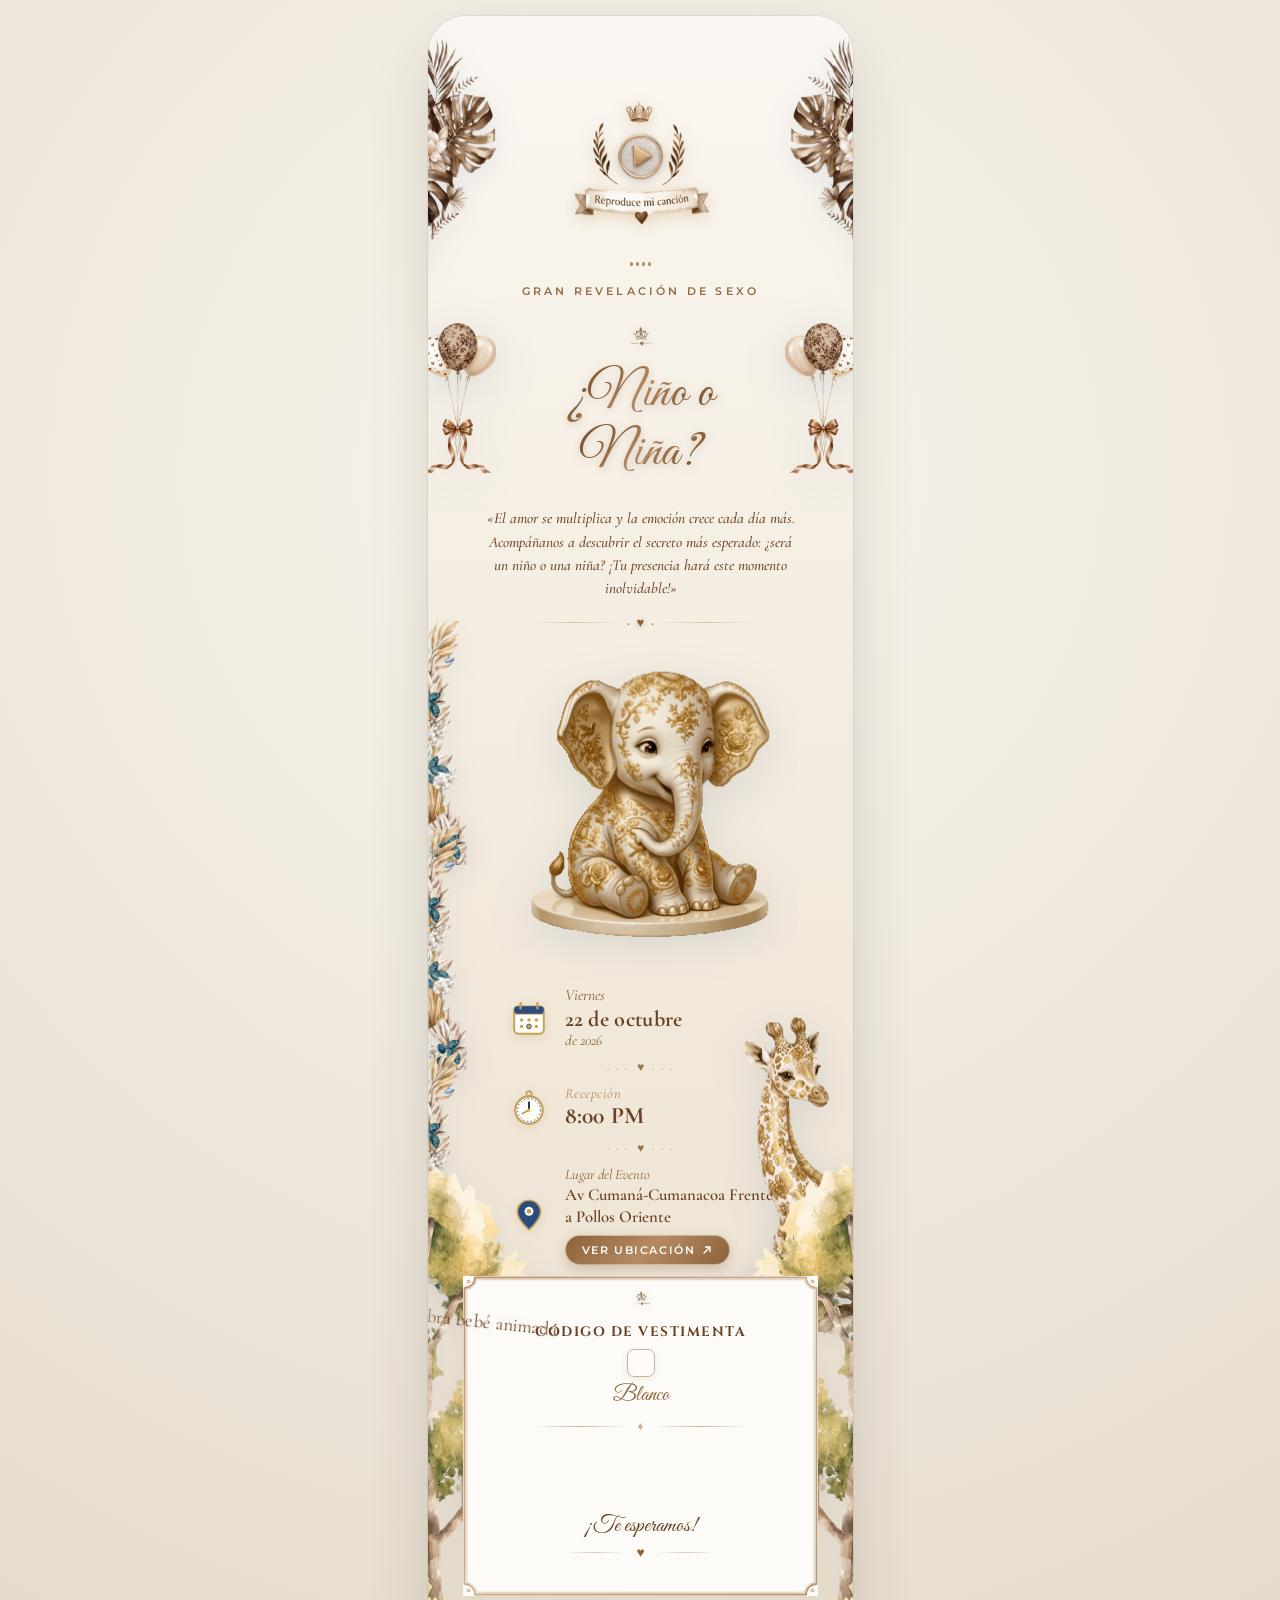
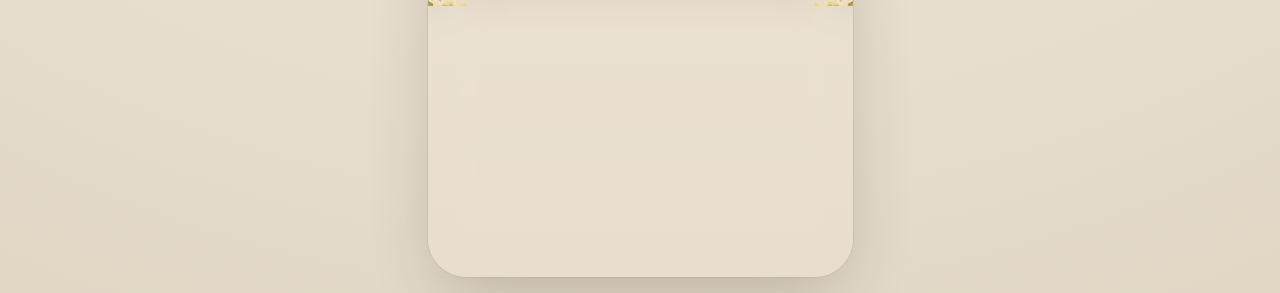
==== commit bc0773de: "actualizacion" ====
--- a/invitacion.html
+++ b/invitacion.html
@@ -14,7 +14,7 @@
   <link href="https://fonts.googleapis.com/css2?family=Alex+Brush&family=Cinzel:wght@600;700;800&family=Cormorant+Garamond:ital,wght@0,400;0,500;0,600;0,700;1,400;1,500;1,600&family=Great+Vibes&family=Montserrat:wght@300;400;500;600;700&display=swap" rel="stylesheet">
 
   <!-- Estilos de la Invitación -->
-  <link rel="stylesheet" href="css/invitacion.css?v=82">
+  <link rel="stylesheet" href="css/invitacion.css?v=83">
 </head>
 <body>
   <!-- Contenedor exterior para escritorio -->
@@ -275,31 +275,7 @@
         </section>
 
         <!-- ==========================================================================
-             7. Sección de Confirmación de Asistencia (RSVP WhatsApp)
-             ========================================================================== -->
-        <section class="rsvp-section" aria-label="Confirmación de Asistencia">
-          <div class="rsvp-card">
-            <!-- Detalle ornamental superior -->
-            <div class="rsvp-ornament-top" aria-hidden="true">
-              <span class="rsvp-ornament-line"></span>
-              <span class="rsvp-ornament-icon">✦</span>
-              <span class="rsvp-ornament-line"></span>
-            </div>
-
-            <h2 class="rsvp-title" id="rsvpTitle"></h2>
-            <p class="rsvp-subtitle" id="rsvpSubtitle"></p>
-
-            <a href="#" target="_blank" rel="noopener noreferrer" class="btn-rsvp-whatsapp" id="btnRsvpWhatsapp">
-              <svg class="whatsapp-icon" viewBox="0 0 24 24" width="22" height="22" fill="currentColor" aria-hidden="true">
-                <path d="M12.04 2C6.58 2 2.13 6.45 2.13 11.91C2.13 13.66 2.59 15.36 3.45 16.86L2.05 22L7.3 20.62C8.75 21.41 10.38 21.83 12.04 21.83C17.5 21.83 21.95 17.38 21.95 11.92C21.95 9.27 20.92 6.78 19.05 4.91C17.18 3.03 14.69 2 12.04 2M12.05 3.67C14.25 3.67 16.31 4.53 17.87 6.09C19.42 7.65 20.28 9.72 20.28 11.92C20.28 16.46 16.58 20.15 12.04 20.15C10.56 20.15 9.11 19.76 7.85 19L7.55 18.83L4.43 19.65L5.26 16.61L5.06 16.29C4.24 15 3.8 13.47 3.8 11.91C3.81 7.37 7.5 3.67 12.05 3.67M9.11 7.58C8.94 7.58 8.68 7.64 8.45 7.89C8.22 8.14 7.58 8.74 7.58 9.97C7.58 11.2 8.47 12.38 8.6 12.55C8.73 12.72 10.35 15.23 12.84 16.3C13.43 16.56 13.9 16.71 14.25 16.83C14.86 17.02 15.41 16.99 15.85 16.93C16.34 16.86 17.35 16.32 17.56 15.73C17.77 15.14 17.77 14.63 17.71 14.53C17.65 14.43 17.48 14.37 17.23 14.24C16.97 14.11 15.72 13.5 15.49 13.41C15.26 13.33 15.09 13.28 14.92 13.54C14.75 13.79 14.27 14.37 14.13 14.53C13.98 14.7 13.84 14.72 13.58 14.59C13.33 14.47 12.49 14.19 11.5 13.31C10.73 12.62 10.21 11.77 10.06 11.51C9.91 11.26 10.04 11.12 10.17 10.99C10.28 10.88 10.42 10.7 10.55 10.55C10.68 10.4 10.72 10.29 10.81 10.12C10.89 9.95 10.85 9.8 10.79 9.68C10.72 9.55 10.21 8.3 10 7.79C9.79 7.29 9.58 7.36 9.42 7.35C9.27 7.35 9.11 7.35 9.11 7.58Z"/>
-              </svg>
-              <span class="btn-rsvp-text" id="rsvpBtnText"></span>
-            </a>
-          </div>
-        </section>
-
-        <!-- ==========================================================================
-             8. Escena Inferior Safari: Árboles de Fondo, Cebra Bebé y Cartela de Cierre
+             7. Escena Inferior Safari: Árboles de Fondo, Cebra Bebé y Cartela de Cierre
              ========================================================================== -->
         <section class="bottom-safari-scene zebra-scene-container" id="bottomSafariScene" aria-label="Escena final safari y agradecimiento">
 
@@ -335,9 +311,8 @@
               <h3 class="cartouche-title" id="dressCodeTitle">Código de vestimenta</h3>
               <div class="dress-code-swatches" aria-hidden="true">
                 <span class="swatch-box swatch-white" title="Blanco"></span>
-                <span class="swatch-box swatch-beige" title="Beige"></span>
-              </div>
-              <p class="dress-code-desc" id="dressCodeDesc">Beige o blanco</p>
+              </div>
+              <p class="dress-code-desc" id="dressCodeDesc">Blanco</p>
             </div>
 
             <!-- Separador Visual Minimalista con Rombo/Corazón -->
@@ -349,13 +324,12 @@
 
             <!-- Sección 2: Obsequio Asignado (2 Columnas Niño / Niña) -->
             <div class="cartouche-section cartouche-gifts">
-              <h3 class="cartouche-title" id="giftTitle">Obsequio asignado</h3>
               <div class="gift-columns">
                 <!-- Columna Niño -->
                 <div class="gift-col gift-col-boy">
                   <div class="gift-col-header">
                     <span class="gift-icon" aria-hidden="true">✦</span>
-                    <span class="gift-gender" id="giftBoyTitle">Niño</span>
+                    <span class="gift-gender" id="giftBoyTitle">Team Niño:</span>
                   </div>
                   <p class="gift-detail" id="giftBoyDetail">Pañales</p>
                 </div>
@@ -364,7 +338,7 @@
                 <div class="gift-col gift-col-girl">
                   <div class="gift-col-header">
                     <span class="gift-icon" aria-hidden="true">✦</span>
-                    <span class="gift-gender" id="giftGirlTitle">Niña</span>
+                    <span class="gift-gender" id="giftGirlTitle">Team Niña:</span>
                   </div>
                   <p class="gift-detail" id="giftGirlDetail">Toallas húmedas</p>
                 </div>
@@ -383,13 +357,37 @@
           </div>
         </section>
 
+        <!-- ==========================================================================
+             8. Sección de Confirmación de Asistencia (RSVP WhatsApp)
+             ========================================================================== -->
+        <section class="rsvp-section" aria-label="Confirmación de Asistencia">
+          <div class="rsvp-card">
+            <!-- Detalle ornamental superior -->
+            <div class="rsvp-ornament-top" aria-hidden="true">
+              <span class="rsvp-ornament-line"></span>
+              <span class="rsvp-ornament-icon">✦</span>
+              <span class="rsvp-ornament-line"></span>
+            </div>
+
+            <h2 class="rsvp-title" id="rsvpTitle">Confirma tu asistencia</h2>
+            <p class="rsvp-subtitle" id="rsvpSubtitle">¡Acompáñanos a descubrir este gran momento!</p>
+
+            <a href="https://wa.me/584248287893?text=%C2%A1Hola%21%20%C2%A1Por%20supuesto%20que%20ah%C3%AD%20estar%C3%A9%20%E2%9C%A8" target="_blank" rel="noopener noreferrer" class="btn-rsvp-whatsapp" id="btnRsvpWhatsapp">
+              <svg class="whatsapp-icon" viewBox="0 0 24 24" width="22" height="22" fill="currentColor" aria-hidden="true">
+                <path d="M12.04 2C6.58 2 2.13 6.45 2.13 11.91C2.13 13.66 2.59 15.36 3.45 16.86L2.05 22L7.3 20.62C8.75 21.41 10.38 21.83 12.04 21.83C17.5 21.83 21.95 17.38 21.95 11.92C21.95 9.27 20.92 6.78 19.05 4.91C17.18 3.03 14.69 2 12.04 2M12.05 3.67C14.25 3.67 16.31 4.53 17.87 6.09C19.42 7.65 20.28 9.72 20.28 11.92C20.28 16.46 16.58 20.15 12.04 20.15C10.56 20.15 9.11 19.76 7.85 19L7.55 18.83L4.43 19.65L5.26 16.61L5.06 16.29C4.24 15 3.8 13.47 3.8 11.91C3.81 7.37 7.5 3.67 12.05 3.67M9.11 7.58C8.94 7.58 8.68 7.64 8.45 7.89C8.22 8.14 7.58 8.74 7.58 9.97C7.58 11.2 8.47 12.38 8.6 12.55C8.73 12.72 10.35 15.23 12.84 16.3C13.43 16.56 13.9 16.71 14.25 16.83C14.86 17.02 15.41 16.99 15.85 16.93C16.34 16.86 17.35 16.32 17.56 15.73C17.77 15.14 17.77 14.63 17.71 14.53C17.65 14.43 17.48 14.37 17.23 14.24C16.97 14.11 15.72 13.5 15.49 13.41C15.26 13.33 15.09 13.28 14.92 13.54C14.75 13.79 14.27 14.37 14.13 14.53C13.98 14.7 13.84 14.72 13.58 14.59C13.33 14.47 12.49 14.19 11.5 13.31C10.73 12.62 10.21 11.77 10.06 11.51C9.91 11.26 10.04 11.12 10.17 10.99C10.28 10.88 10.42 10.7 10.55 10.55C10.68 10.4 10.72 10.29 10.81 10.12C10.89 9.95 10.85 9.8 10.79 9.68C10.72 9.55 10.21 8.3 10 7.79C9.79 7.29 9.58 7.36 9.42 7.35C9.27 7.35 9.11 7.35 9.11 7.58Z"/>
+              </svg>
+              <span class="btn-rsvp-text" id="rsvpBtnText">Confirmo</span>
+            </a>
+          </div>
+        </section>
+
       </div>
     </div>
   </main>
 
   <!-- Script de Configuración Centralizada -->
-  <script src="js/config.js?v=13"></script>
+  <script src="js/config.js?v=14"></script>
   <!-- Script de Interacción, Keying de Canvas y Audio -->
-  <script src="js/invitacion.js?v=21"></script>
+  <script src="js/invitacion.js?v=22"></script>
 </body>
 </html>
--- a/css/invitacion.css
+++ b/css/invitacion.css
@@ -995,7 +995,8 @@
    ========================================================================== */
 .rsvp-section {
   width: 100%;
-  margin-top: 15px; /* Exactamente 15px de separación bajo el cronómetro */
+  margin-top: clamp(20px, 4cqh, 28px); /* Ubicado con holgura justo debajo del cartel safari */
+  margin-bottom: clamp(28px, 6cqh, 42px); /* Margen inferior para rematar el flujo con elegancia */
   display: flex;
   justify-content: center;
   position: relative;
@@ -1129,7 +1130,7 @@
   display: flex;
   flex-direction: column;
   align-items: center;
-  margin-top: calc(clamp(14px, 2.8cqh, 24px) - 20px);
+  margin-top: clamp(16px, 3.5cqh, 26px);
   padding-bottom: 10px; /* Parte inferior exactamente a 10px del cartel */
   overflow: visible;
   z-index: 6;
@@ -1342,22 +1343,24 @@
 .gift-columns {
   display: grid;
   grid-template-columns: 1fr 1fr;
-  gap: 10px;
-  width: 100%;
-  max-width: 300px;
-  margin: 3px auto 0 auto;
+  gap: 8px;
+  width: 100%;
+  max-width: 310px;
+  margin: 4px auto 0 auto;
 }
 
 .gift-col {
   border-radius: 10px;
-  padding: 8px 8px 10px 8px;
+  padding: 8px 6px 10px 6px;
   display: flex;
   flex-direction: column;
   align-items: center;
+  justify-content: center;
   text-align: center;
   transition: transform 0.2s ease, box-shadow 0.2s ease;
   backdrop-filter: blur(4px);
   -webkit-backdrop-filter: blur(4px);
+  min-width: 0;
 }
 
 /* Botón Niño: Azul pastel transparente */
@@ -1406,30 +1409,35 @@
   display: inline-flex;
   align-items: center;
   justify-content: center;
-  gap: 5px;
+  gap: 4px;
   margin-bottom: 3px;
+  max-width: 100%;
 }
 
 .gift-icon {
   font-size: 0.72rem;
   line-height: 1;
+  flex-shrink: 0;
 }
 
 .gift-gender {
   font-family: 'Cinzel', var(--font-serif);
-  font-size: clamp(0.78rem, 2.1cqw, 0.88rem);
+  font-size: clamp(0.74rem, 2cqw, 0.84rem);
   font-weight: 700;
-  letter-spacing: 1px;
+  letter-spacing: 0.5px;
   text-transform: uppercase;
   line-height: 1.2;
+  white-space: nowrap;
 }
 
 .gift-detail {
   font-family: var(--font-sans);
-  font-size: clamp(0.82rem, 2.2cqw, 0.92rem);
+  font-size: clamp(0.80rem, 2.1cqw, 0.90rem);
   font-weight: 600;
   margin: 0;
-  line-height: 1.3;
+  line-height: 1.25;
+  overflow-wrap: break-word;
+  word-break: normal;
 }
 
 /* Cierre Inferior: Frase en caligrafía cursiva */
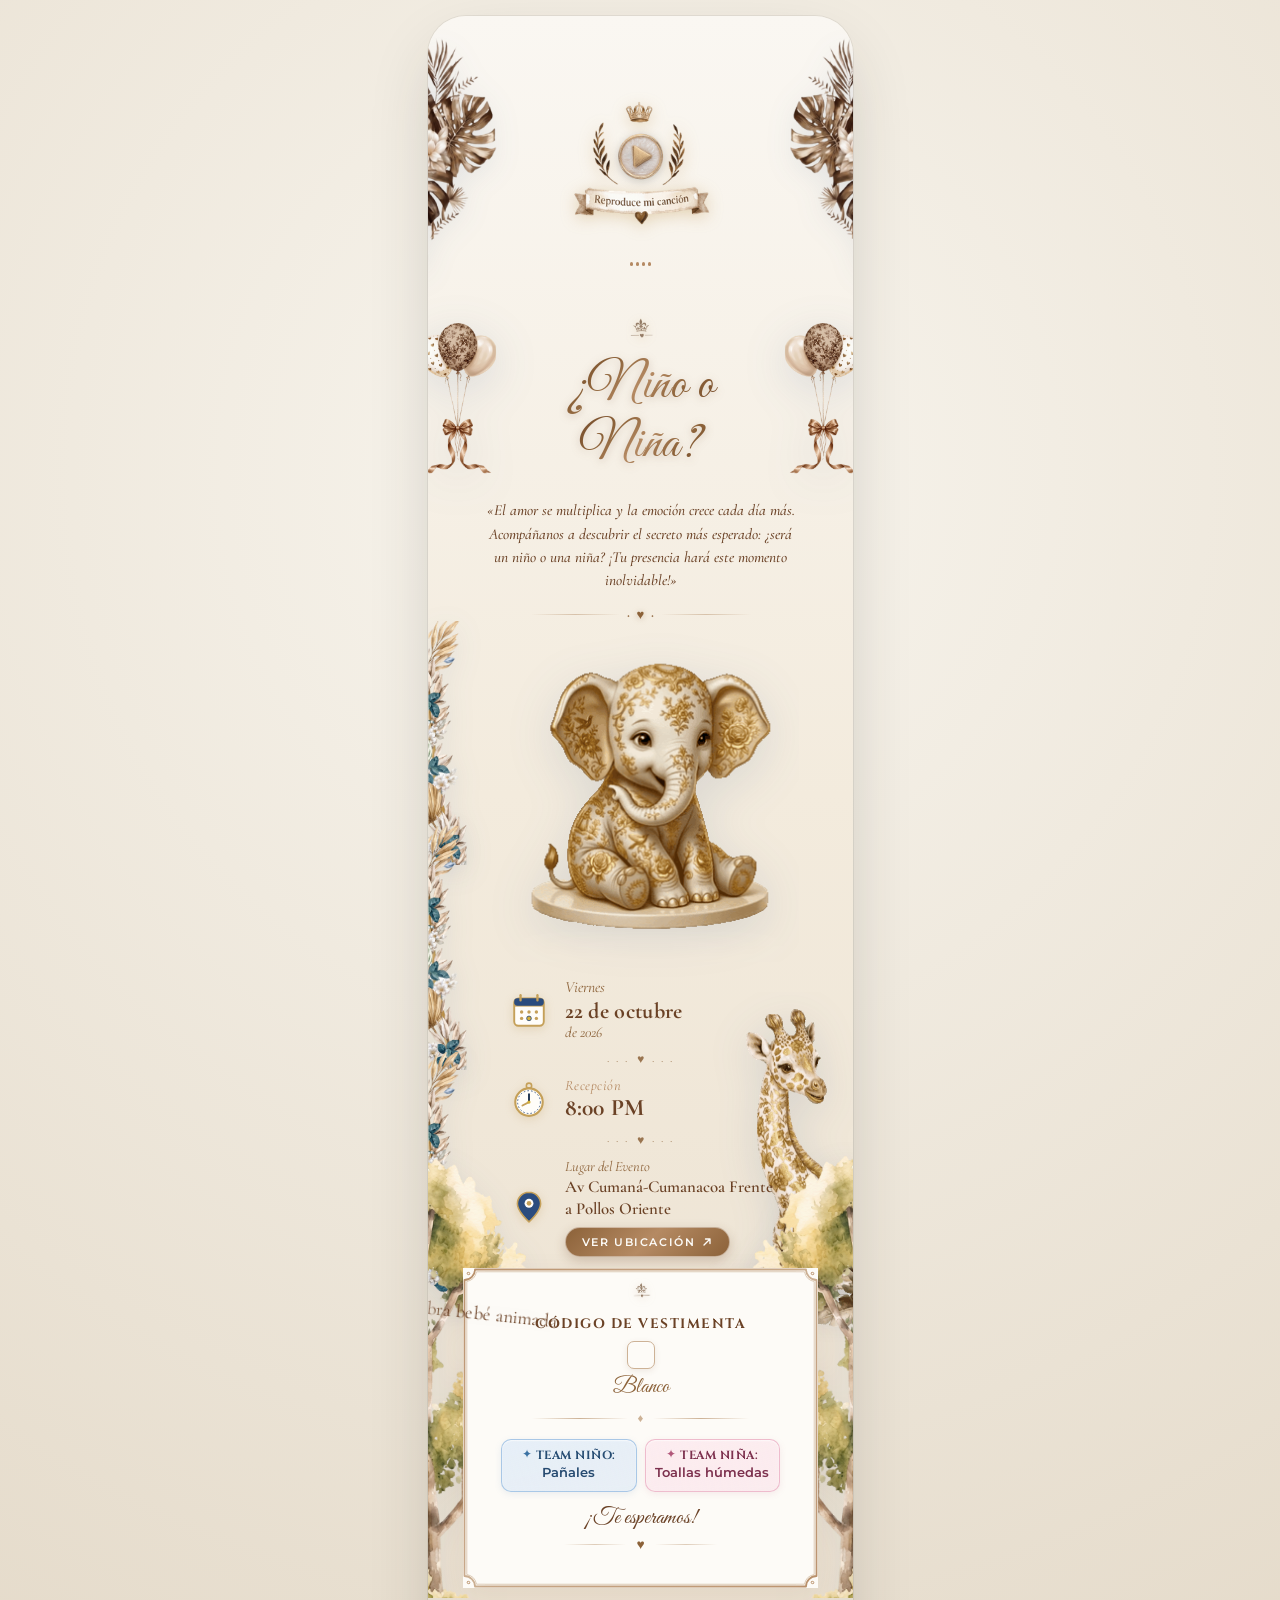
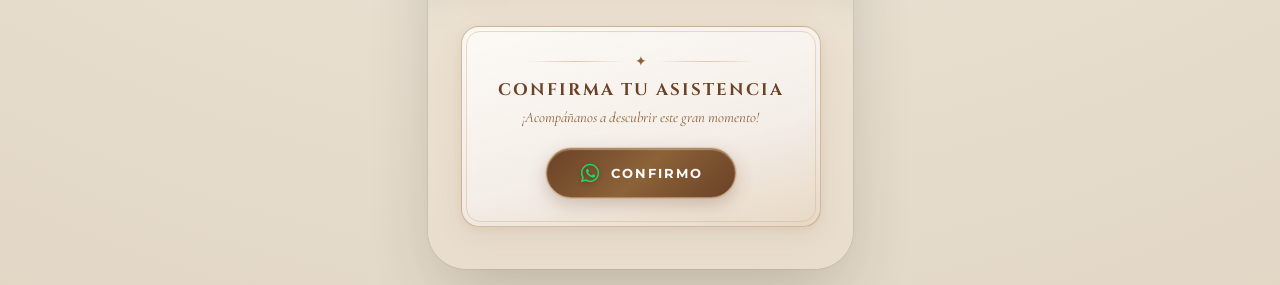
==== commit 7d0ae9c8: "retoque" ====
--- a/invitacion.html
+++ b/invitacion.html
@@ -14,7 +14,7 @@
   <link href="https://fonts.googleapis.com/css2?family=Alex+Brush&family=Cinzel:wght@600;700;800&family=Cormorant+Garamond:ital,wght@0,400;0,500;0,600;0,700;1,400;1,500;1,600&family=Great+Vibes&family=Montserrat:wght@300;400;500;600;700&display=swap" rel="stylesheet">
 
   <!-- Estilos de la Invitación -->
-  <link rel="stylesheet" href="css/invitacion.css?v=83">
+  <link rel="stylesheet" href="css/invitacion.css?v=84">
 </head>
 <body>
   <!-- Contenedor exterior para escritorio -->
@@ -77,9 +77,9 @@
           <audio id="bgMusic" src="assets/mi_cancion.mp3" loop preload="none"></audio>
         </header>
 
-        <!-- 2. Subtítulo Introductorio -->
-        <div class="intro-heading">
-          <p class="intro-subtitle" id="introSubtitle">GRAN REVELACIÓN DE SEXO</p>
+        <!-- 2. Subtítulo Introductorio (Eliminado) -->
+        <div class="intro-heading" style="display: none;">
+          <p class="intro-subtitle" id="introSubtitle"></p>
         </div>
 
         <!-- 3. Zona de Impacto: Corona y Nombre -->
@@ -386,8 +386,8 @@
   </main>
 
   <!-- Script de Configuración Centralizada -->
-  <script src="js/config.js?v=14"></script>
+  <script src="js/config.js?v=16"></script>
   <!-- Script de Interacción, Keying de Canvas y Audio -->
-  <script src="js/invitacion.js?v=22"></script>
+  <script src="js/invitacion.js?v=23"></script>
 </body>
 </html>
--- a/css/invitacion.css
+++ b/css/invitacion.css
@@ -401,33 +401,24 @@
 }
 
 /* ==========================================================================
-   2. Subtítulo Introductorio
+   2. Subtítulo Introductorio (Eliminado según solicitud)
    ========================================================================== */
 .intro-heading {
-  margin-top: -16px;
-  margin-bottom: 22px;
-  text-align: center;
-  transform: translateY(10px);
+  display: none !important;
 }
 
 .intro-subtitle {
-  font-family: var(--font-sans);
-  font-size: clamp(0.68rem, 1.7cqw, 0.76rem);
-  font-weight: 600;
-  letter-spacing: 3.2px;
-  text-transform: uppercase;
-  color: var(--color-blue-muted);
-  opacity: 0.92;
+  display: none !important;
 }
 
 /* ==========================================================================
-   3. Zona de Impacto: Corona y Nombre Liam Alexander
+   3. Zona de Impacto: Corona y Nombre
    ========================================================================== */
 .hero-name-section {
   display: flex;
   flex-direction: column;
   align-items: center;
-  margin-top: 2px;
+  margin-top: clamp(8px, 1.8cqh, 14px);
   margin-bottom: clamp(6px, 1.5cqh, 12px);
   text-align: center;
 }
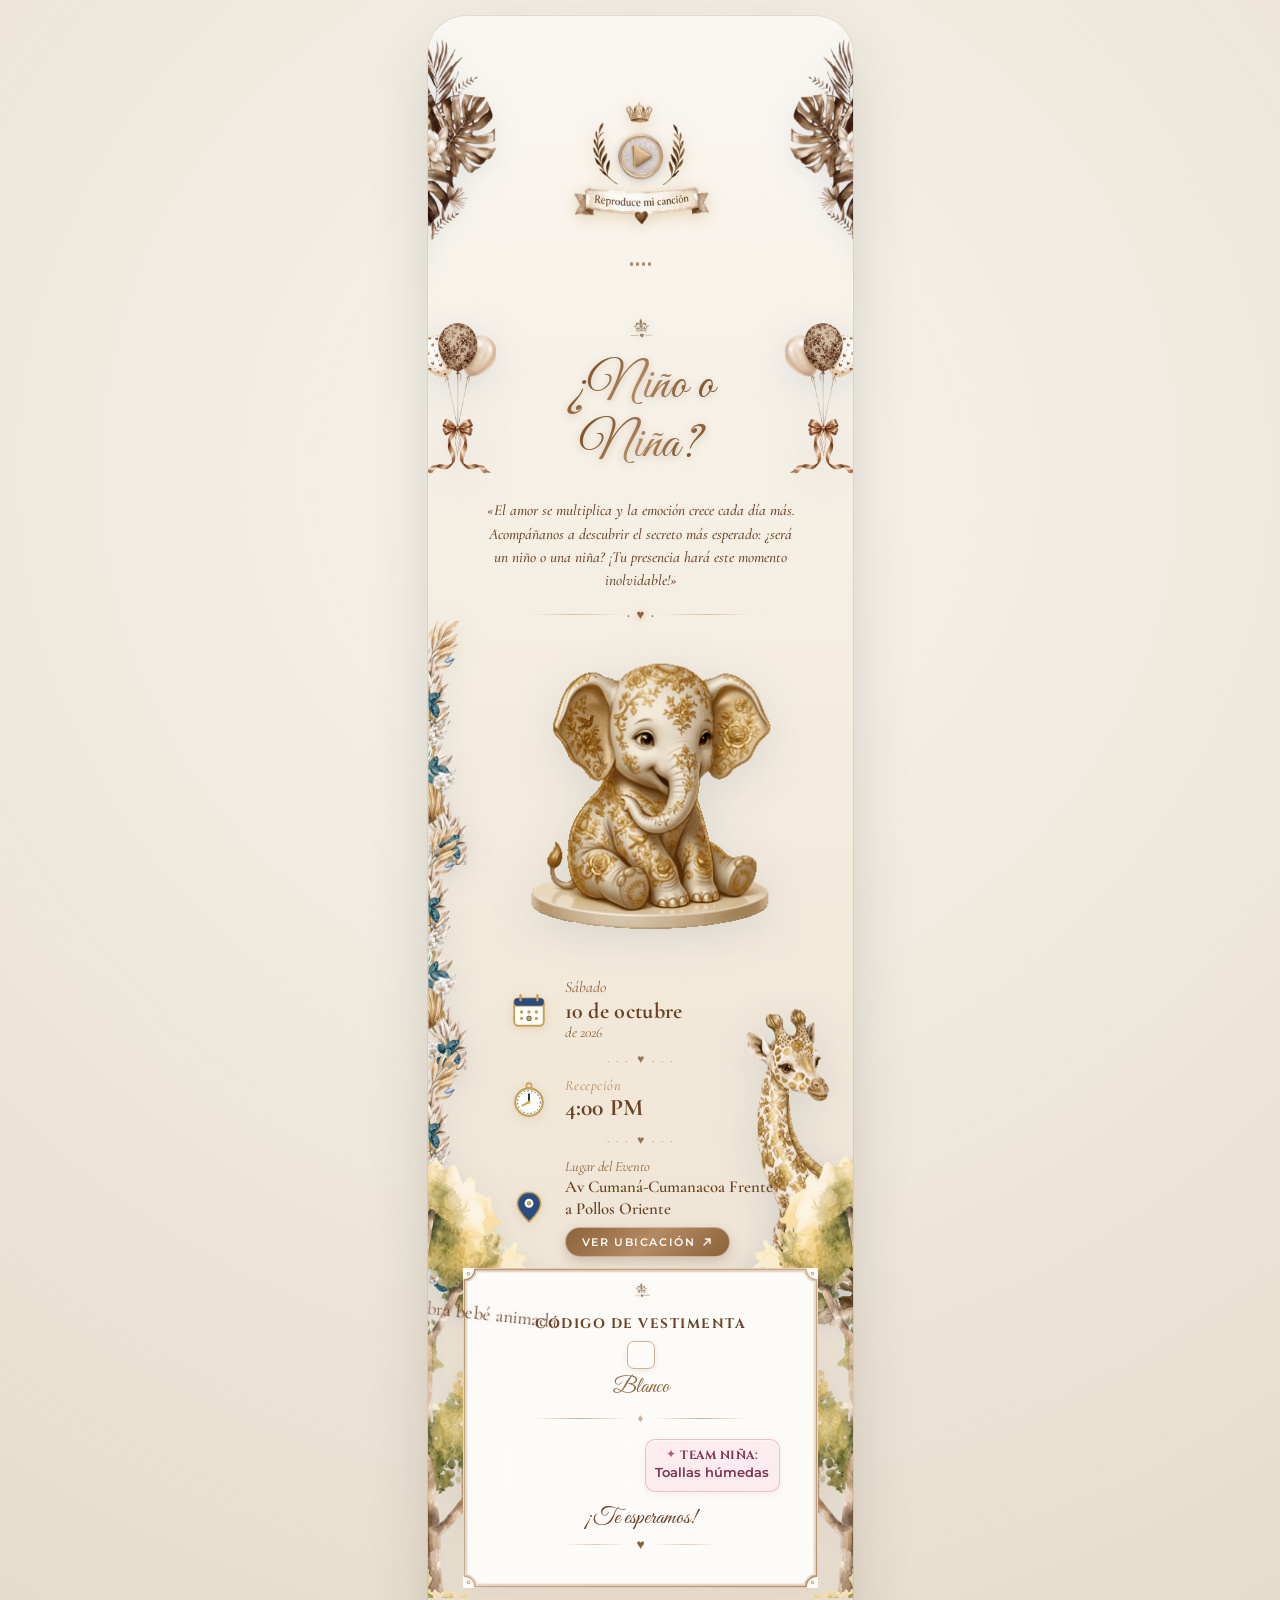
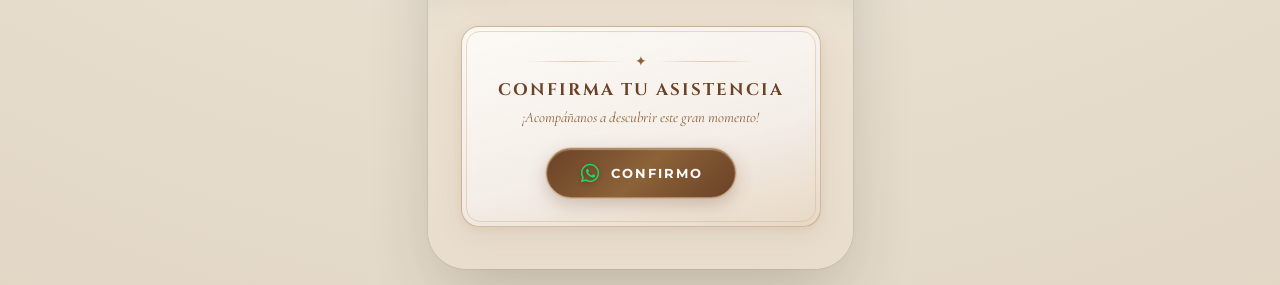
==== commit f5d8efc3: "ultimater" ====
--- a/invitacion.html
+++ b/invitacion.html
@@ -386,8 +386,8 @@
   </main>
 
   <!-- Script de Configuración Centralizada -->
-  <script src="js/config.js?v=16"></script>
+  <script src="js/config.js?v=17"></script>
   <!-- Script de Interacción, Keying de Canvas y Audio -->
-  <script src="js/invitacion.js?v=23"></script>
+  <script src="js/invitacion.js?v=24"></script>
 </body>
 </html>
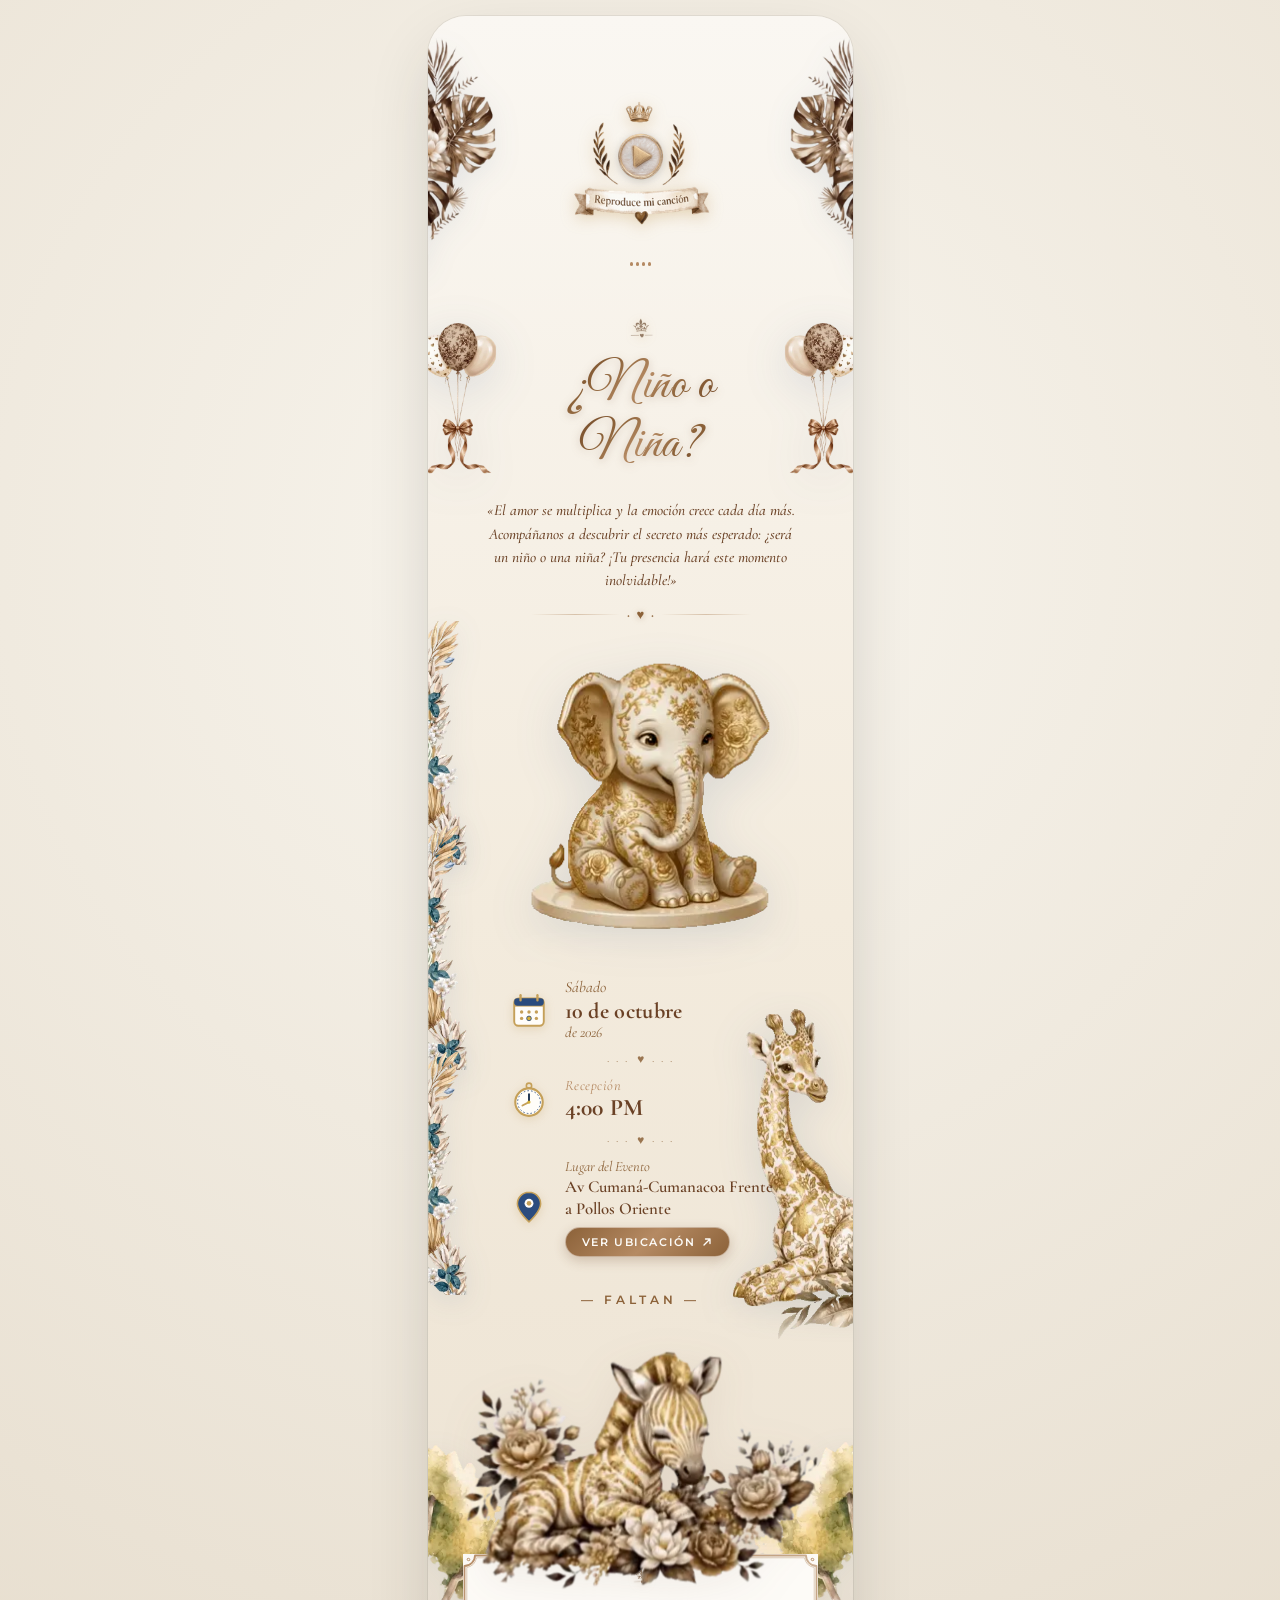
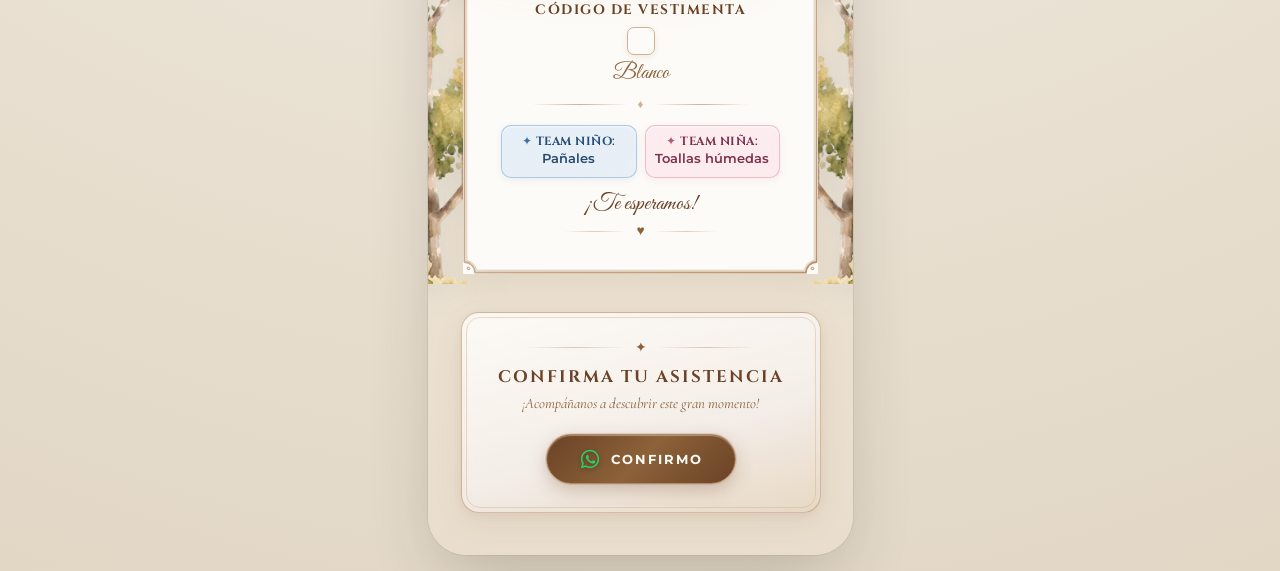
==== commit 11feb84b: "actualisacion" ====
--- a/invitacion.html
+++ b/invitacion.html
@@ -13,8 +13,13 @@
   <link rel="preconnect" href="https://fonts.gstatic.com" crossorigin>
   <link href="https://fonts.googleapis.com/css2?family=Alex+Brush&family=Cinzel:wght@600;700;800&family=Cormorant+Garamond:ital,wght@0,400;0,500;0,600;0,700;1,400;1,500;1,600&family=Great+Vibes&family=Montserrat:wght@300;400;500;600;700&display=swap" rel="stylesheet">
 
+  <!-- Preload de recursos críticos para carga fluida -->
+  <link rel="preload" as="image" href="assets/elefante_bebe.webp" type="image/webp">
+  <link rel="preload" as="image" href="assets/diseno_floral_grande_izquierdo.webp" type="image/webp">
+  <link rel="preload" as="image" href="assets/diseno_floral_grande_derecho.webp" type="image/webp">
+
   <!-- Estilos de la Invitación -->
-  <link rel="stylesheet" href="css/invitacion.css?v=84">
+  <link rel="stylesheet" href="css/invitacion.css?v=85">
 </head>
 <body>
   <!-- Contenedor exterior para escritorio -->
@@ -24,29 +29,50 @@
 
       <!-- Arreglos Florales Superiores (Marco Toile de Jouy en las Esquinas) -->
       <div class="floral-frame floral-top-left" aria-hidden="true">
-        <img src="assets/diseno_floral_grande_izquierdo.png" alt="" class="floral-img" />
+        <picture>
+          <source srcset="assets/diseno_floral_grande_izquierdo.webp" type="image/webp">
+          <img src="assets/diseno_floral_grande_izquierdo.png" alt="" class="floral-img" decoding="async" />
+        </picture>
       </div>
       <div class="floral-frame floral-top-right" aria-hidden="true">
-        <img src="assets/diseno_floral_grande_derecho.png" alt="" class="floral-img" />
+        <picture>
+          <source srcset="assets/diseno_floral_grande_derecho.webp" type="image/webp">
+          <img src="assets/diseno_floral_grande_derecho.png" alt="" class="floral-img" decoding="async" />
+        </picture>
       </div>
 
       <!-- Arreglo Floral Continuo Lateral Izquierdo (Elefante, Detalles y Cronómetro) -->
       <div class="floral-frame floral-elephant-left" aria-hidden="true">
-        <img src="assets/diseno_floral_izquierdo.png" alt="" class="floral-img" />
+        <picture>
+          <source srcset="assets/diseno_floral_izquierdo.webp" type="image/webp">
+          <img src="assets/diseno_floral_izquierdo.png" alt="" class="floral-img" loading="lazy" decoding="async" />
+        </picture>
       </div>
       <div class="floral-frame floral-details-left" aria-hidden="true">
-        <img src="assets/diseno_floral_izquierdo.png" alt="" class="floral-img" />
+        <picture>
+          <source srcset="assets/diseno_floral_izquierdo.webp" type="image/webp">
+          <img src="assets/diseno_floral_izquierdo.png" alt="" class="floral-img" loading="lazy" decoding="async" />
+        </picture>
       </div>
       <div class="floral-frame floral-countdown-left" aria-hidden="true">
-        <img src="assets/diseno_floral_izquierdo.png" alt="" class="floral-img" />
+        <picture>
+          <source srcset="assets/diseno_floral_izquierdo.webp" type="image/webp">
+          <img src="assets/diseno_floral_izquierdo.png" alt="" class="floral-img" loading="lazy" decoding="async" />
+        </picture>
       </div>
 
       <!-- Globos Decorativos Laterales con Flotación Suave -->
       <aside class="lateral-balloons balloon-left" aria-hidden="true">
-        <img src="assets/globos.png?v=59" alt="" class="balloon-img" />
+        <picture>
+          <source srcset="assets/globos.webp" type="image/webp">
+          <img src="assets/globos.png" alt="" class="balloon-img" decoding="async" />
+        </picture>
       </aside>
       <aside class="lateral-balloons balloon-right" aria-hidden="true">
-        <img src="assets/globos.png?v=59" alt="" class="balloon-img" />
+        <picture>
+          <source srcset="assets/globos.webp" type="image/webp">
+          <img src="assets/globos.png" alt="" class="balloon-img" decoding="async" />
+        </picture>
       </aside>
 
       <!-- Contenido Principal de la Invitación -->
@@ -114,22 +140,26 @@
           <!-- Mariposa Izquierda (Video source oculto + Canvas transparente) -->
           <div class="butterfly-container butterfly-left" aria-hidden="true">
             <video class="hidden-source-video" id="butterflyLeftVideo" src="assets/maripoza_izquierda.mp4" autoplay loop muted playsinline></video>
-            <canvas class="butterfly-canvas" id="butterflyLeftCanvas" width="160" height="160"></canvas>
-          </div>
-
-          <!-- Elefantito Centrado (GIF animado transparente) -->
+            <canvas class="butterfly-canvas" id="butterflyLeftCanvas" width="100" height="100"></canvas>
+          </div>
+
+          <!-- Elefantito Centrado (WebP animado optimizado 1.5MB vs 5.7MB) -->
           <div class="elephant-container">
-            <img 
-              src="assets/elefante_bebe.gif" 
-              alt="Elefantito bebé animado" 
-              class="elephant-img" 
-              id="elephantImg" />
+            <picture>
+              <source srcset="assets/elefante_bebe.webp" type="image/webp">
+              <img 
+                src="assets/elefante_bebe.gif" 
+                alt="Elefantito bebé animado" 
+                class="elephant-img" 
+                id="elephantImg"
+                decoding="async" />
+            </picture>
           </div>
 
           <!-- Mariposa Derecha (Video source oculto + Canvas transparente) -->
           <div class="butterfly-container butterfly-right" aria-hidden="true">
             <video class="hidden-source-video" id="butterflyRightVideo" src="assets/maripoza_derecha.mp4" autoplay loop muted playsinline></video>
-            <canvas class="butterfly-canvas" id="butterflyRightCanvas" width="160" height="160"></canvas>
+            <canvas class="butterfly-canvas" id="butterflyRightCanvas" width="100" height="100"></canvas>
           </div>
         </section>
 
@@ -138,14 +168,18 @@
              ========================================================================== -->
         <section class="event-details-section" aria-label="Detalles del Evento y Cuenta Regresiva">
 
-          <!-- Jirafita Animada Lateral Derecha (GIF animado transparente) -->
+          <!-- Jirafita Animada Lateral Derecha (WebP animado optimizado 1.1MB vs 3.6MB) -->
           <div class="side-giraffe-container" aria-hidden="true">
-            <img 
-              src="assets/jirafa_bebe.gif" 
-              alt="Jirafita bebé animada" 
-              class="giraffe-img" 
-              id="giraffeImg" 
-              loading="lazy" />
+            <picture>
+              <source srcset="assets/jirafa_bebe.webp" type="image/webp">
+              <img 
+                src="assets/jirafa_bebe.gif" 
+                alt="Jirafita bebé animada" 
+                class="giraffe-img" 
+                id="giraffeImg" 
+                loading="lazy"
+                decoding="async" />
+            </picture>
           </div>
 
           <!-- Contenedor Central de Filas de Información -->
@@ -281,21 +315,31 @@
 
           <!-- Árboles Safari: Fuera de la caja de la cebra y AL FONDO DE TODO (z-index: 1) -->
           <div class="safari-tree safari-tree-left zebra-tree zebra-tree-left" id="safariTreeLeft" aria-hidden="true">
-            <img src="assets/diseno_arboles_izquierdo.png?v=3" alt="" class="safari-tree-img zebra-tree-img" loading="lazy" />
+            <picture>
+              <source srcset="assets/diseno_arboles_izquierdo.webp" type="image/webp">
+              <img src="assets/diseno_arboles_izquierdo.png" alt="" class="safari-tree-img zebra-tree-img" loading="lazy" decoding="async" />
+            </picture>
           </div>
           <div class="safari-tree safari-tree-right zebra-tree zebra-tree-right" id="safariTreeRight" aria-hidden="true">
-            <img src="assets/diseno_arboles_derecho.png?v=3" alt="" class="safari-tree-img zebra-tree-img" loading="lazy" />
-          </div>
-
-          <!-- Caja de la Cebra Bebé (GIF animado, Capa z-index: 2) -->
+            <picture>
+              <source srcset="assets/diseno_arboles_derecho.webp" type="image/webp">
+              <img src="assets/diseno_arboles_derecho.png" alt="" class="safari-tree-img zebra-tree-img" loading="lazy" decoding="async" />
+            </picture>
+          </div>
+
+          <!-- Caja de la Cebra Bebé (WebP animado optimizado 2.7MB vs 52.4MB) -->
           <div class="zebra-box" id="zebraBox">
             <div class="zebra-video-wrap">
-              <img 
-                src="assets/diseno_cebra_bebe.gif" 
-                alt="Cebra bebé animada" 
-                class="zebra-img" 
-                id="zebraImg" 
-                loading="lazy" />
+              <picture>
+                <source srcset="assets/diseno_cebra_bebe.webp" type="image/webp">
+                <img 
+                  src="assets/diseno_cebra_bebe_fallback.gif" 
+                  alt="Cebra bebé animada" 
+                  class="zebra-img" 
+                  id="zebraImg" 
+                  loading="lazy"
+                  decoding="async" />
+              </picture>
             </div>
           </div>
 
@@ -386,8 +430,8 @@
   </main>
 
   <!-- Script de Configuración Centralizada -->
-  <script src="js/config.js?v=17"></script>
+  <script src="js/config.js?v=18"></script>
   <!-- Script de Interacción, Keying de Canvas y Audio -->
-  <script src="js/invitacion.js?v=24"></script>
+  <script src="js/invitacion.js?v=25"></script>
 </body>
 </html>
--- a/css/invitacion.css
+++ b/css/invitacion.css
@@ -46,6 +46,10 @@
   margin: 0;
   padding: 0;
   -webkit-tap-highlight-color: transparent;
+}
+
+picture {
+  display: contents;
 }
 
 html,
